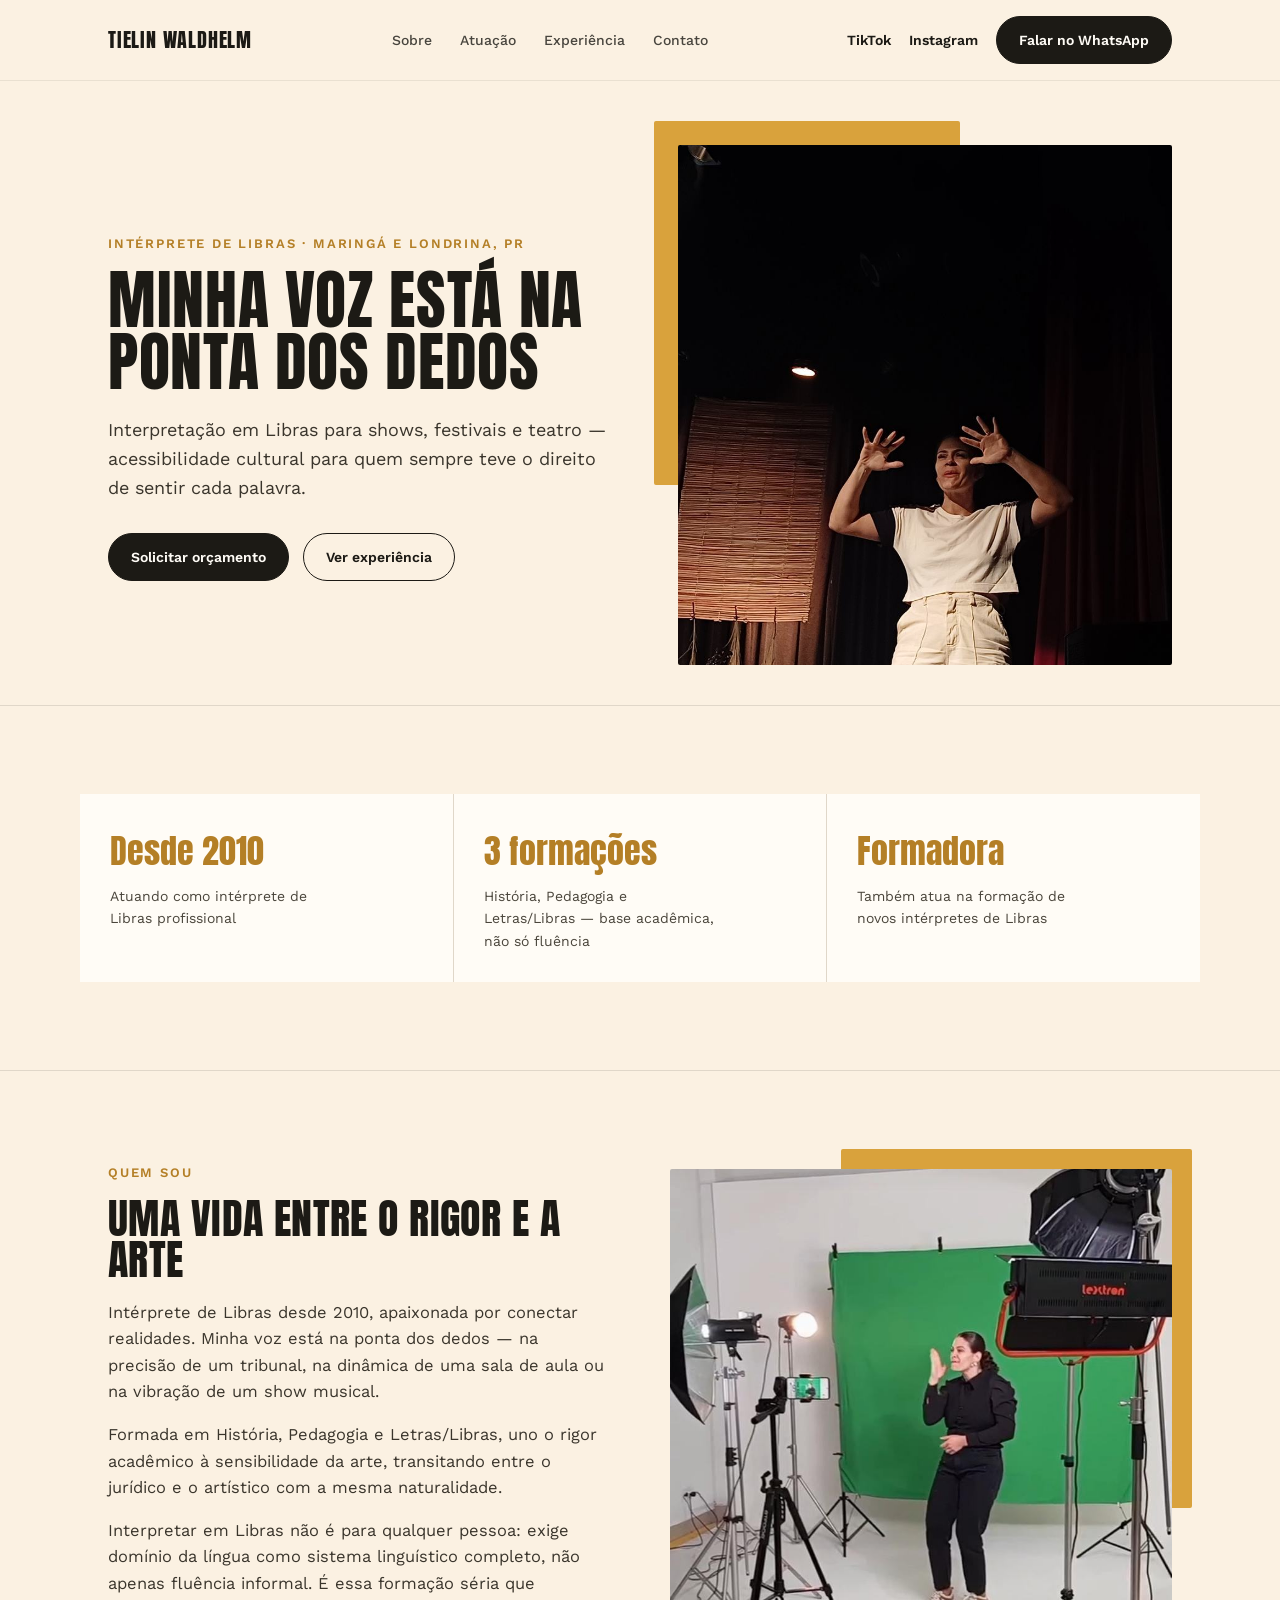
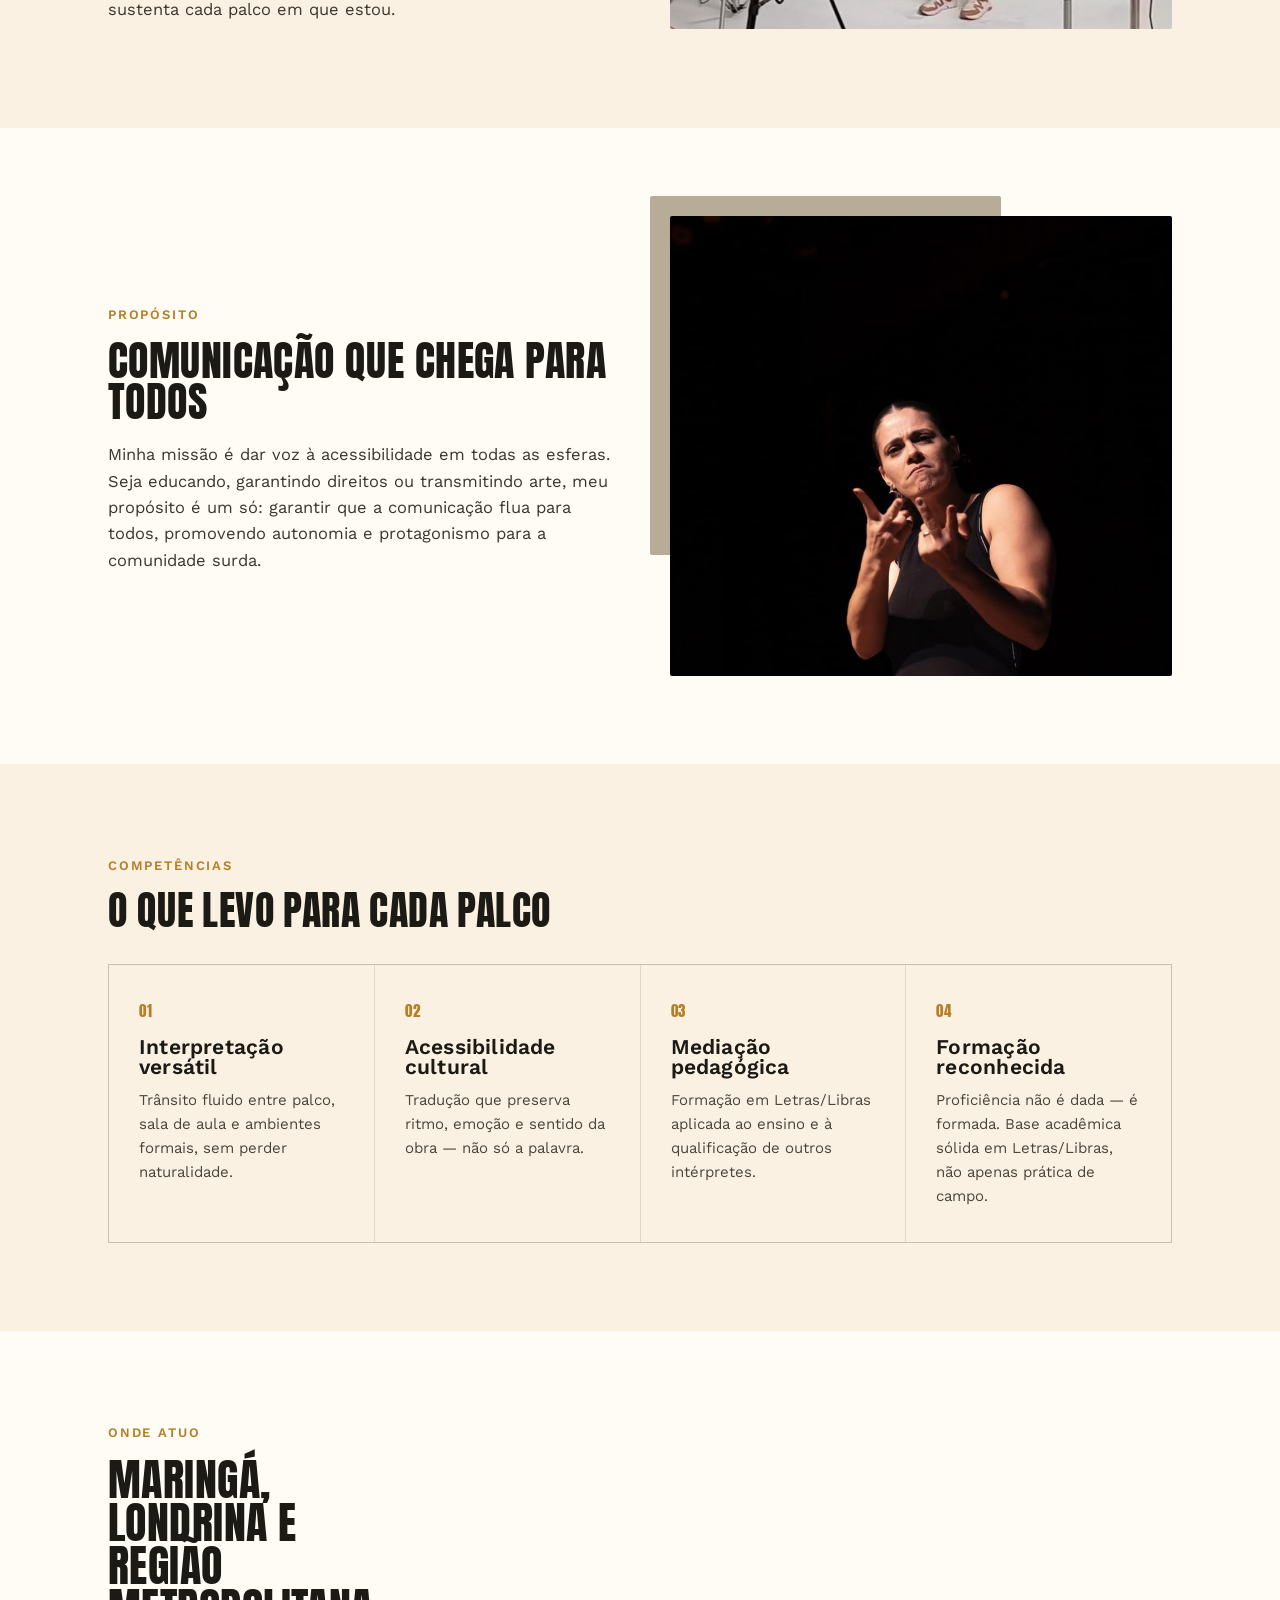
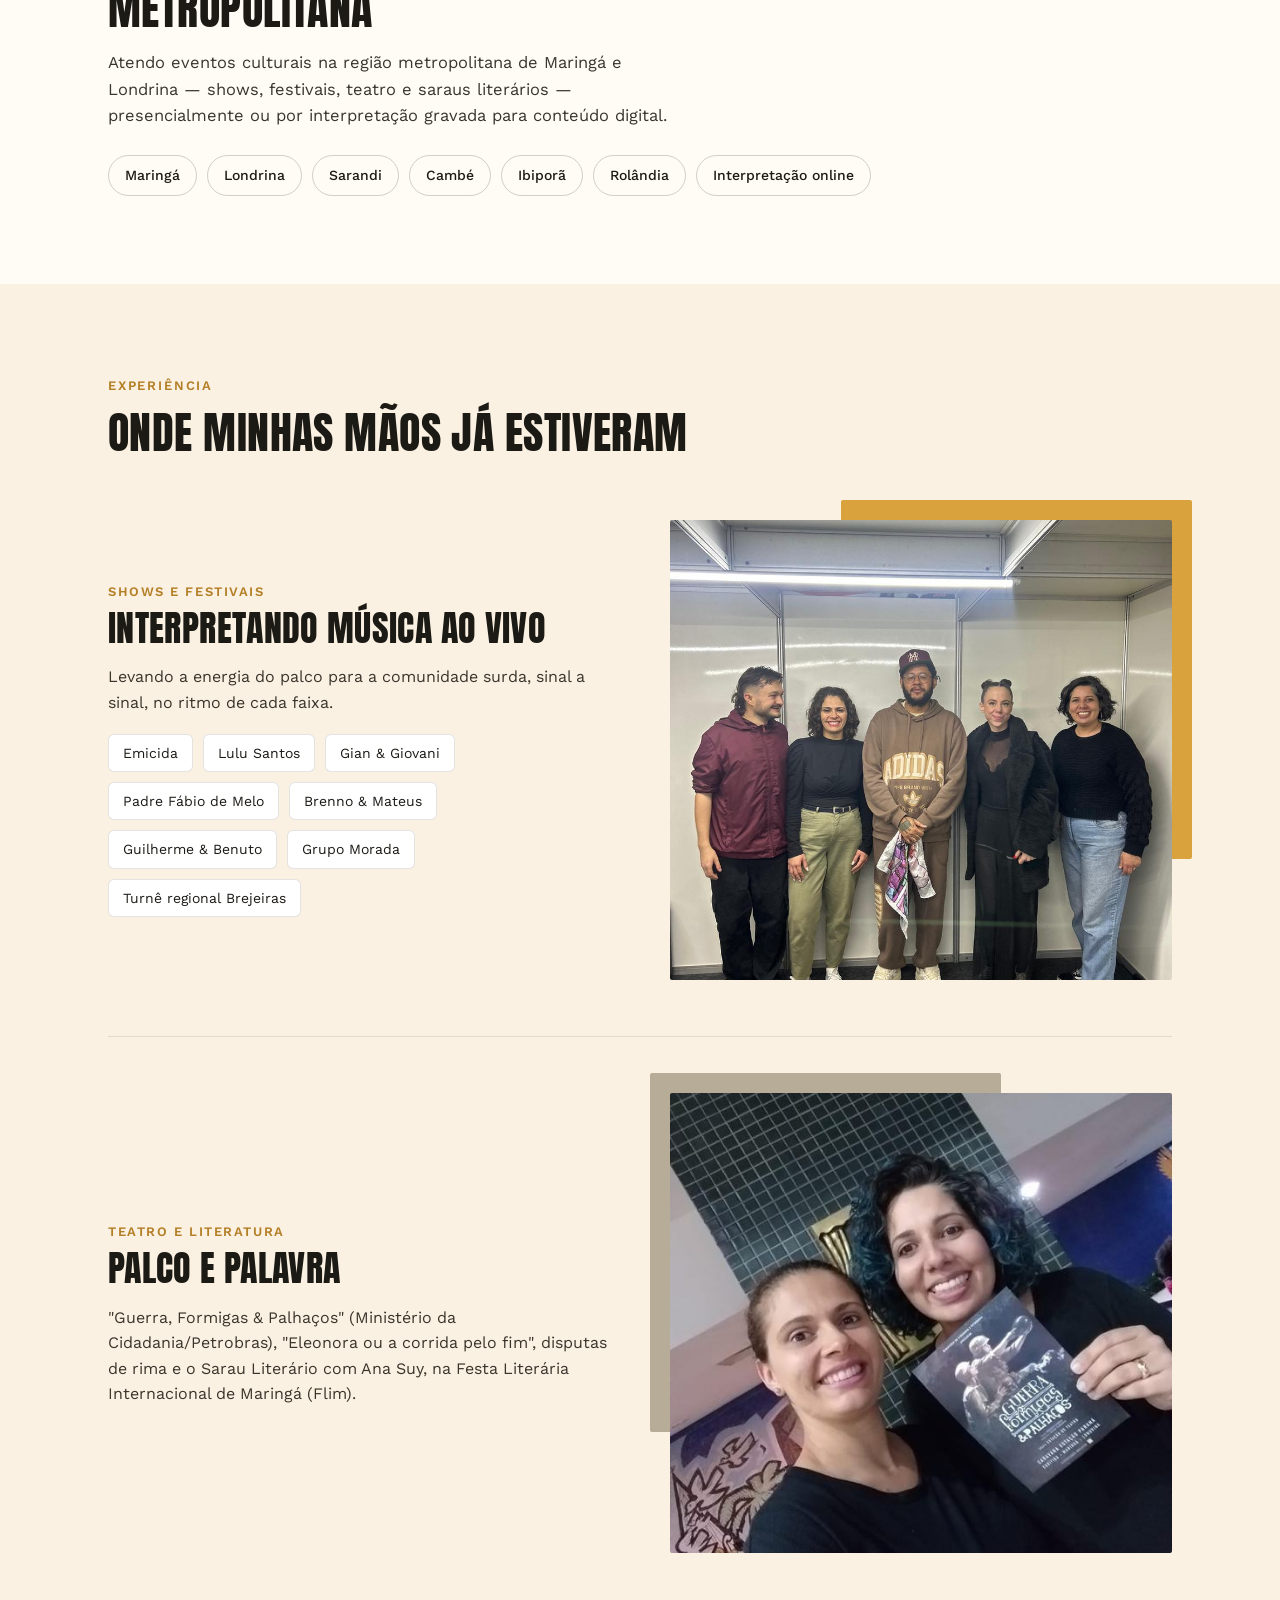
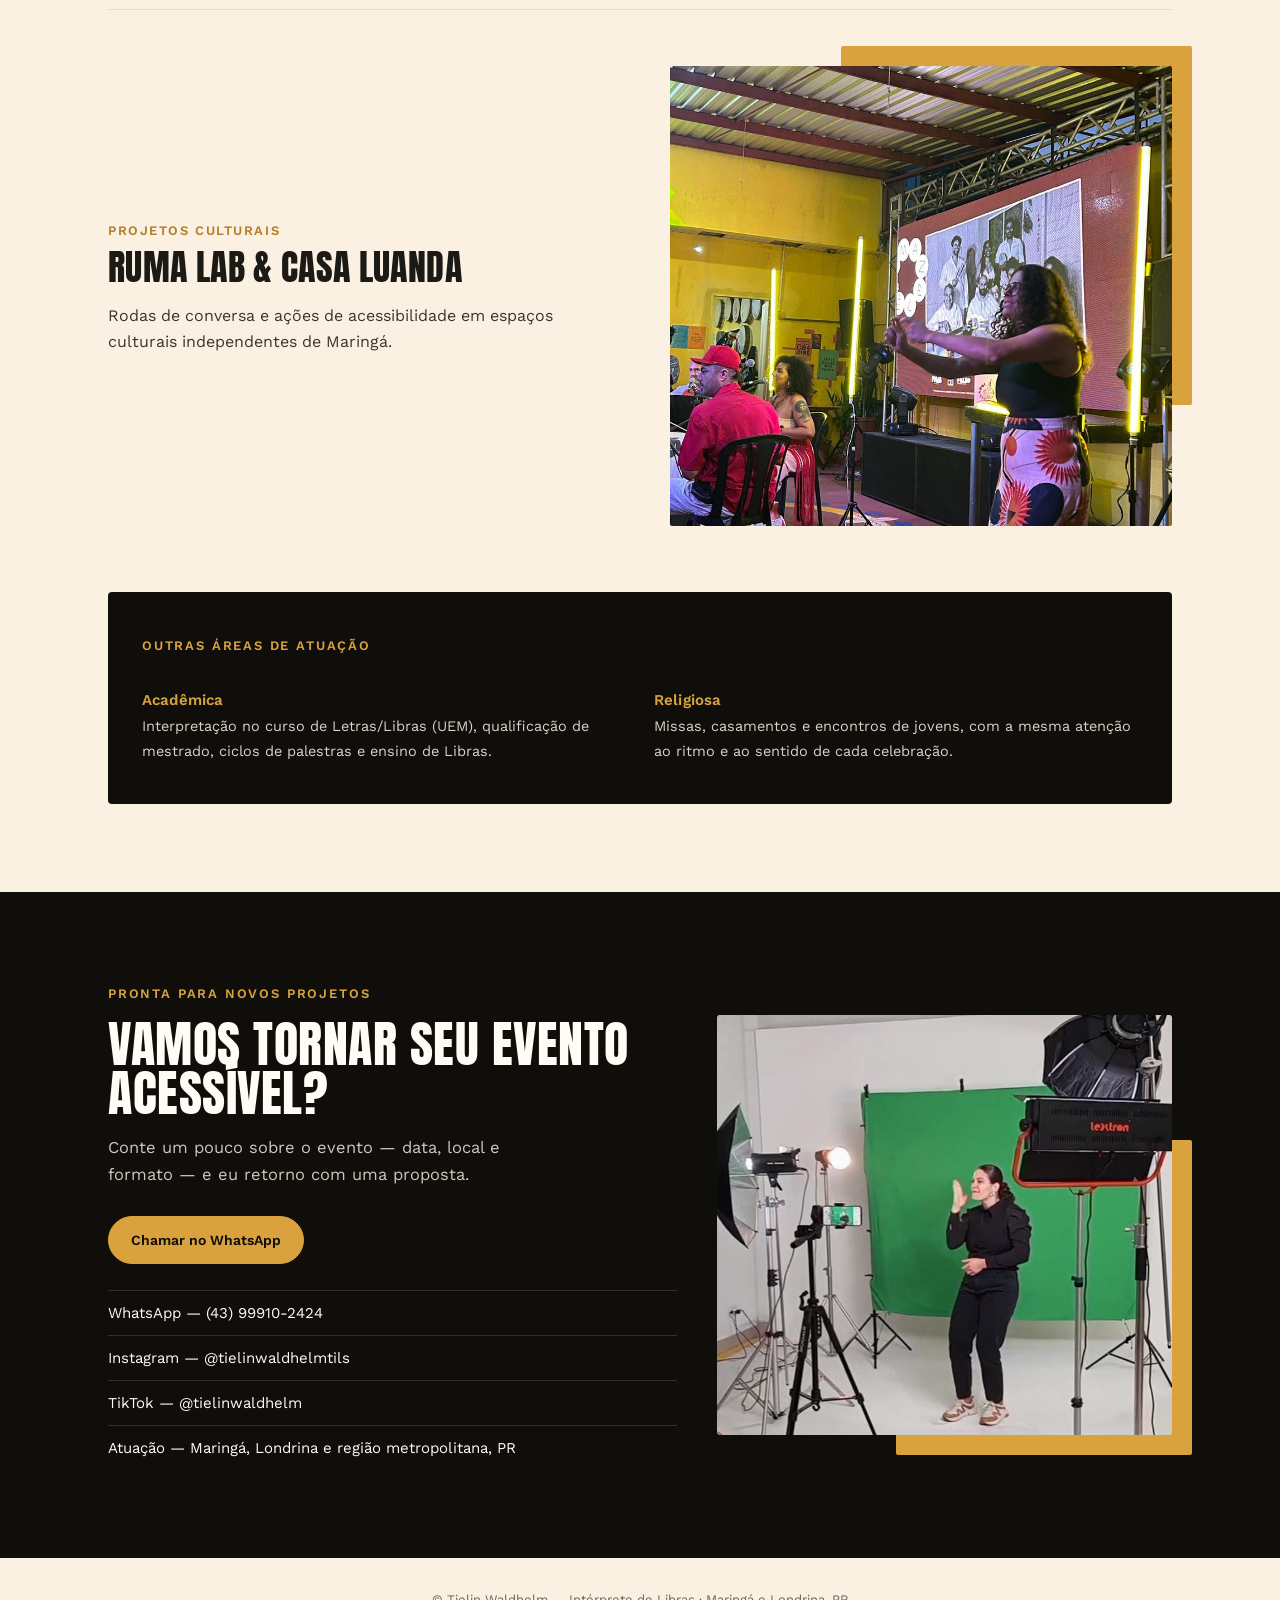
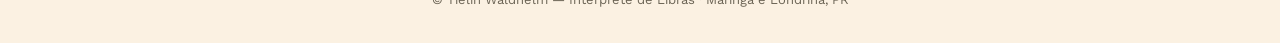
==== index.html @ 2f28a19e "Update index.html" ====
<!DOCTYPE html>
<html lang="pt-BR">
<head>
<!-- Google tag (gtag.js) -->
<script async src="https://www.googletagmanager.com/gtag/js?id=G-5X71HFZ31S"></script>
<script>
  window.dataLayer = window.dataLayer || [];
  function gtag(){dataLayer.push(arguments);}
  gtag('js', new Date());
  gtag('config', 'G-5X71HFZ31S');
</script>
<meta charset="UTF-8">
<meta name="viewport" content="width=device-width, initial-scale=1.0">
<link rel="icon" type="image/png" href="[data-uri]">
<title>Intérprete de Libras em Maringá e Londrina | Tielin Waldhelm</title>
<meta name="description" content="Tielin Waldhelm, intérprete de Libras para eventos culturais em Maringá e Londrina (PR): shows, festivais, teatro e saraus literários. Atendimento presencial ou online. Solicite orçamento.">
<meta name="keywords" content="intérprete de libras Maringá, intérprete de libras Londrina, intérprete de libras para eventos, intérprete de libras para shows, intérprete de libras para festivais, intérprete de libras online, libras eventos culturais Maringá, libras eventos culturais Londrina, intérprete de libras para teatro, contratar intérprete de libras">
<meta name="robots" content="index, follow">
<meta name="author" content="Tielin Waldhelm">
<link rel="canonical" href="https://jenniferwaldhelm.github.io/tielinwaldhelm/">

<meta property="og:type" content="profile">
<meta property="og:title" content="Intérprete de Libras em Maringá e Londrina | Tielin Waldhelm">
<meta property="og:description" content="Interpretação em Libras para shows, festivais e teatro em Maringá, Londrina e região metropolitana (PR).">
<meta property="og:locale" content="pt_BR">
<meta property="og:url" content="https://jenniferwaldhelm.github.io/tielinwaldhelm/">
<meta property="og:site_name" content="Tielin Waldhelm — Intérprete de Libras">

<meta name="twitter:card" content="summary_large_image">
<meta name="twitter:title" content="Intérprete de Libras em Maringá e Londrina | Tielin Waldhelm">
<meta name="twitter:description" content="Interpretação em Libras para shows, festivais e teatro em Maringá, Londrina e região metropolitana (PR).">

<link rel="preconnect" href="https://fonts.googleapis.com">
<link rel="preconnect" href="https://fonts.gstatic.com" crossorigin>
<link href="https://fonts.googleapis.com/css2?family=Anton&family=Work+Sans:wght@400;500;600&display=swap" rel="stylesheet">

<script type="application/ld+json">
{
  "@context": "https://schema.org",
  "@type": "Person",
  "name": "Tielin Waldhelm",
  "jobTitle": "Intérprete de Libras",
  "description": "Intérprete de Libras especializada em eventos culturais — shows, festivais, teatro e saraus literários — em Maringá, Londrina e região metropolitana (PR).",
  "areaServed": ["Maringá", "Londrina", "Sarandi", "Cambé", "Ibiporã", "Rolândia"],
  "knowsLanguage": ["pt-BR", "Libras"],
  "telephone": "+5543999102424",
  "sameAs": [
    "https://www.instagram.com/tielinwaldhelmtils",
    "https://www.tiktok.com/@tielinwaldhelm"
  ]
}
</script>
<style>
  :root{
    --cream:#FBF1E2;
    --cream-2:#FFFCF6;
    --mustard:#D9A23C;
    --mustard-dark:#B47F26;
    --taupe:#B7AC97;
    --ink:#1C1A15;
    --stage:#100E0B;
    --white:#FFFFFF;
    --maxw:1120px;
  }
  *{box-sizing:border-box;}
  html{scroll-behavior:smooth;}
  body{
    margin:0;
    background:var(--cream);
    color:var(--ink);
    font-family:'Work Sans', sans-serif;
    font-weight:400;
    line-height:1.6;
    -webkit-font-smoothing:antialiased;
  }
  h1,h2,h3,.disp{
    font-family:'Anton', sans-serif;
    font-weight:400;
    text-transform:uppercase;
    letter-spacing:0.01em;
    line-height:0.98;
    margin:0;
  }
  a{color:inherit;}
  img{max-width:100%;display:block;}
  .wrap{max-width:var(--maxw);margin:0 auto;padding:0 28px;}
  .eyebrow{
    font-size:13px;
    letter-spacing:0.14em;
    text-transform:uppercase;
    font-weight:600;
    color:var(--mustard-dark);
    margin-bottom:14px;
    display:inline-block;
  }

  /* NAV */
  header.nav{
    position:sticky;top:0;z-index:50;
    background:rgba(251,241,226,0.92);
    backdrop-filter:blur(6px);
    border-bottom:1px solid rgba(28,26,21,0.08);
  }
  .nav-inner{
    max-width:var(--maxw);margin:0 auto;padding:16px 28px;
    display:flex;align-items:center;justify-content:space-between;
  }
  .logo{font-family:'Anton',sans-serif;font-size:20px;letter-spacing:0.04em;}
  .navlinks{display:flex;gap:28px;font-size:14px;font-weight:500;list-style:none;margin:0;padding:0;}
  .navlinks a{text-decoration:none;opacity:0.8;transition:opacity .2s;}
  .navlinks a:hover{opacity:1;}
  .navlinks{display:none;}
  @media(min-width:820px){.navlinks{display:flex;}}
  .btn{
    display:inline-flex;align-items:center;gap:8px;
    background:var(--ink);color:var(--cream-2);
    padding:12px 22px;border-radius:100px;
    font-size:14px;font-weight:600;text-decoration:none;
    border:1px solid var(--ink);
    transition:background .2s, color .2s, transform .15s;
  }
  .btn:hover{background:var(--mustard-dark);border-color:var(--mustard-dark);transform:translateY(-1px);}
  .btn-outline{
    background:transparent;color:var(--ink);border:1px solid var(--ink);
  }
  .btn-outline:hover{background:var(--ink);color:var(--cream-2);}

  /* HERO */
  .hero{padding:64px 0 40px;}
  .hero-grid{display:grid;grid-template-columns:1fr;gap:40px;align-items:center;}
  @media(min-width:900px){.hero-grid{grid-template-columns:1.05fr 0.95fr;gap:24px;}}
  .hero h1{font-size:clamp(40px,6.4vw,64px);}
  .hero-sub{font-size:18px;max-width:46ch;margin:22px 0 30px;color:#3a352c;}
  .hero-ctas{display:flex;flex-wrap:wrap;gap:14px;}
  .hero-media{position:relative;}
  .hero-block{
    position:absolute;background:var(--mustard);
    width:62%;height:70%;top:-24px;left:-24px;z-index:0;border-radius:2px;
  }
  .hero-photo{position:relative;z-index:1;border-radius:2px;overflow:hidden;}
  .hero-photo img{width:100%;height:520px;object-fit:cover;object-position:center 18%;}
  @media(max-width:899px){.hero-photo img{height:420px;}.hero-block{width:70%;height:80%;}}

  /* SECTION generic */
  section{padding:88px 0;}
  .split{display:grid;grid-template-columns:1fr;gap:44px;align-items:center;}
  @media(min-width:900px){.split{grid-template-columns:1fr 1fr;gap:60px;}}
  .split.rev .col-photo{order:2;}
  @media(max-width:899px){.split.rev .col-photo{order:0;}}
  .col-text h2{font-size:clamp(30px,4.2vw,42px);margin-bottom:20px;}
  .col-text p{font-size:16.5px;color:#3a352c;max-width:52ch;}
  .photo-wrap{position:relative;}
  .photo-block{position:absolute;background:var(--taupe);border-radius:2px;z-index:0;}
  .photo-wrap.mustard .photo-block{background:var(--mustard);}
  .photo-wrap .photo-block{width:70%;height:78%;top:-20px;right:-20px;}
  .split.rev .photo-wrap .photo-block{right:auto;left:-20px;}
  .photo-frame{position:relative;z-index:1;border-radius:2px;overflow:hidden;}
  .photo-frame img{width:100%;height:460px;object-fit:cover;}
  @media(max-width:600px){.photo-frame img{height:320px;}}

  .bg-cream2{background:var(--cream-2);}

  /* COMPETENCIAS */
  .comp-grid{display:grid;grid-template-columns:1fr;gap:1px;background:rgba(28,26,21,0.12);border:1px solid rgba(28,26,21,0.12);}
  @media(min-width:800px){.comp-grid{grid-template-columns:repeat(4,1fr);}}
  .stat-strip{border-top:1px solid rgba(28,26,21,0.12);border-bottom:1px solid rgba(28,26,21,0.12);}
  .stat-grid{display:grid;grid-template-columns:1fr;gap:1px;background:rgba(28,26,21,0.12);}
  @media(min-width:700px){.stat-grid{grid-template-columns:repeat(3,1fr);}}
  .stat-card{background:var(--cream-2);padding:30px 30px;}
  .stat-num{font-family:'Anton',sans-serif;font-size:34px;color:var(--mustard-dark);}
  .stat-label{font-size:14px;color:#4a453b;margin-top:6px;max-width:26ch;}
  .comp-card{background:var(--cream);padding:34px 30px;}
  .comp-num{font-family:'Anton',sans-serif;font-size:15px;color:var(--mustard-dark);margin-bottom:14px;letter-spacing:0.05em;}
  .comp-card h3{font-size:21px;text-transform:none;font-family:'Work Sans',sans-serif;font-weight:600;margin-bottom:10px;}
  .comp-card p{font-size:15px;color:#4a453b;margin:0;}

  /* ATUACAO */
  .tagrow{display:flex;flex-wrap:wrap;gap:10px;margin-top:26px;}
  .tag{
    border:1px solid rgba(28,26,21,0.2);
    padding:8px 16px;border-radius:100px;font-size:14px;font-weight:500;
  }

  /* EXPERIENCIA */
  .exp-block{padding:56px 0;border-top:1px solid rgba(28,26,21,0.1);}
  .exp-block:first-of-type{border-top:none;}
  .exp-label{font-size:13px;letter-spacing:0.12em;text-transform:uppercase;font-weight:600;color:var(--mustard-dark);}
  .exp-title{font-size:clamp(26px,3.4vw,36px);margin:8px 0 18px;}
  .artist-list{display:flex;flex-wrap:wrap;gap:10px;margin-top:18px;}
  .artist-list span{
    background:var(--white);border:1px solid rgba(28,26,21,0.12);
    padding:7px 14px;border-radius:6px;font-size:14px;
  }
  .exp-text{font-size:16px;color:#3a352c;max-width:62ch;}

  .other-areas{
    margin-top:10px;padding:40px 34px;background:var(--stage);color:var(--cream-2);
    border-radius:4px;
  }
  .other-areas h3{font-family:'Work Sans',sans-serif;text-transform:none;font-weight:600;font-size:15px;color:var(--mustard);margin-bottom:8px;}
  .other-grid{display:grid;grid-template-columns:1fr;gap:28px;margin-top:22px;}
  @media(min-width:700px){.other-grid{grid-template-columns:1fr 1fr;}}
  .other-grid p{font-size:14.5px;color:#d8d3c6;margin:0;line-height:1.7;}

  /* CONTATO */
  .cta-final{background:var(--stage);color:var(--cream-2);}
  .cta-grid{display:grid;grid-template-columns:1fr;gap:40px;align-items:center;}
  @media(min-width:900px){.cta-grid{grid-template-columns:1fr 0.8fr;}}
  .cta-final h2{font-size:clamp(30px,5vw,50px);color:var(--cream-2);}
  .cta-final .eyebrow{color:var(--mustard);}
  .cta-final p{color:#cfc9bb;font-size:16.5px;max-width:44ch;margin:18px 0 28px;}
  .contact-list{list-style:none;margin:26px 0 0;padding:0;font-size:15px;}
  .contact-list li{padding:10px 0;border-top:1px solid rgba(255,255,255,0.14);}
  .contact-list a{text-decoration:none;}
  .cta-photo{position:relative;}
  .cta-photo .photo-block{position:absolute;background:var(--mustard);width:65%;height:75%;bottom:-20px;right:-20px;z-index:0;border-radius:2px;}
  .cta-photo .photo-frame{position:relative;z-index:1;}
  .cta-photo img{width:100%;height:420px;object-fit:cover;border-radius:2px;}

  footer{padding:32px 0;font-size:13px;color:#6b6455;text-align:center;}

  .reveal{opacity:0;transform:translateY(18px);transition:opacity .7s ease, transform .7s ease;}
  .reveal.show{opacity:1;transform:translateY(0);}
  @media (prefers-reduced-motion: reduce){
    .reveal{opacity:1;transform:none;transition:none;}
    html{scroll-behavior:auto;}
  }
</style>
</head>
<body>

<header class="nav">
  <div class="nav-inner">
    <div class="logo">TIELIN WALDHELM</div>
    <ul class="navlinks">
      <li><a href="#sobre">Sobre</a></li>
      <li><a href="#atuacao">Atuação</a></li>
      <li><a href="#experiencia">Experiência</a></li>
      <li><a href="#contato">Contato</a></li>
    </ul>
    <div style="display:flex;align-items:center;gap:18px;">
      <a href="https://www.tiktok.com/@tielinwaldhelm" target="_blank" rel="noopener" style="font-size:14px;font-weight:600;text-decoration:none;display:none;" class="social-link">TikTok</a>
      <a href="https://www.instagram.com/tielinwaldhelmtils" target="_blank" rel="noopener" style="font-size:14px;font-weight:600;text-decoration:none;display:none;" class="social-link">Instagram</a>
      <a class="btn" href="https://wa.me/5543999102424" target="_blank" rel="noopener">Falar no WhatsApp</a>
    </div>
  </div>
</header>
<style>@media(min-width:640px){.social-link{display:inline-block !important;}}</style>

<main>
  <section class="hero">
    <div class="wrap hero-grid">
      <div>
        <span class="eyebrow">Intérprete de Libras · Maringá e Londrina, PR</span>
        <h1>Minha voz está&nbsp;na ponta&nbsp;dos&nbsp;dedos</h1>
        <p class="hero-sub">Interpretação em Libras para shows, festivais e teatro — acessibilidade cultural para quem sempre teve o direito de sentir cada palavra.</p>
        <div class="hero-ctas">
          <a class="btn" href="https://wa.me/5543999102424" target="_blank" rel="noopener">Solicitar orçamento</a>
          <a class="btn btn-outline" href="#experiencia">Ver experiência</a>
        </div>
      </div>
      <div class="hero-media">
        <div class="hero-block"></div>
        <div class="hero-photo"><img src="[data-uri]" alt="Tielin Waldhelm interpretando em Libras durante um show"></div>
      </div>
    </div>
  </section>

  <section class="stat-strip">
    <div class="wrap reveal" style="padding:0;">
      <div class="stat-grid">
        <div class="stat-card">
          <div class="stat-num">Desde 2010</div>
          <div class="stat-label">Atuando como intérprete de Libras profissional</div>
        </div>
        <div class="stat-card">
          <div class="stat-num">3 formações</div>
          <div class="stat-label">História, Pedagogia e Letras/Libras — base acadêmica, não só fluência</div>
        </div>
        <div class="stat-card">
          <div class="stat-num">Formadora</div>
          <div class="stat-label">Também atua na formação de novos intérpretes de Libras</div>
        </div>
      </div>
    </div>
  </section>

  <section id="sobre">
    <div class="wrap split reveal">
      <div class="col-text">
        <span class="eyebrow">Quem sou</span>
        <h2>Uma vida entre o rigor e a arte</h2>
        <p>Intérprete de Libras desde 2010, apaixonada por conectar realidades. Minha voz está na ponta dos dedos — na precisão de um tribunal, na dinâmica de uma sala de aula ou na vibração de um show musical.</p>
        <p>Formada em História, Pedagogia e Letras/Libras, uno o rigor acadêmico à sensibilidade da arte, transitando entre o jurídico e o artístico com a mesma naturalidade.</p>
        <p>Interpretar em Libras não é para qualquer pessoa: exige domínio da língua como sistema linguístico completo, não apenas fluência informal. É essa formação séria que sustenta cada palco em que estou.</p>
      </div>
      <div class="col-photo photo-wrap mustard">
        <div class="photo-block"></div>
        <div class="photo-frame"><img src="[data-uri]" alt="Tielin Waldhelm em estúdio, interpretando em Libras"></div>
      </div>
    </div>
  </section>

  <section class="bg-cream2">
    <div class="wrap split rev reveal">
      <div class="col-text">
        <span class="eyebrow">Propósito</span>
        <h2>Comunicação que chega para todos</h2>
        <p>Minha missão é dar voz à acessibilidade em todas as esferas. Seja educando, garantindo direitos ou transmitindo arte, meu propósito é um só: garantir que a comunicação flua para todos, promovendo autonomia e protagonismo para a comunidade surda.</p>
      </div>
      <div class="col-photo photo-wrap">
        <div class="photo-block"></div>
        <div class="photo-frame"><img src="[data-uri]" alt="Tielin Waldhelm interpretando em Libras em ambiente teatral"></div>
      </div>
    </div>
  </section>

  <section>
    <div class="wrap reveal">
      <span class="eyebrow">Competências</span>
      <h2 style="font-size:clamp(28px,4vw,40px);margin-bottom:34px;">O que levo para cada palco</h2>
    </div>
    <div class="wrap">
      <div class="comp-grid">
        <div class="comp-card">
          <div class="comp-num">01</div>
          <h3>Interpretação versátil</h3>
          <p>Trânsito fluido entre palco, sala de aula e ambientes formais, sem perder naturalidade.</p>
        </div>
        <div class="comp-card">
          <div class="comp-num">02</div>
          <h3>Acessibilidade cultural</h3>
          <p>Tradução que preserva ritmo, emoção e sentido da obra — não só a palavra.</p>
        </div>
        <div class="comp-card">
          <div class="comp-num">03</div>
          <h3>Mediação pedagógica</h3>
          <p>Formação em Letras/Libras aplicada ao ensino e à qualificação de outros intérpretes.</p>
        </div>
        <div class="comp-card">
          <div class="comp-num">04</div>
          <h3>Formação reconhecida</h3>
          <p>Proficiência não é dada — é formada. Base acadêmica sólida em Letras/Libras, não apenas prática de campo.</p>
        </div>
      </div>
    </div>
  </section>

  <section id="atuacao" class="bg-cream2">
    <div class="wrap reveal">
      <span class="eyebrow">Onde atuo</span>
      <h2 style="font-size:clamp(28px,4.6vw,44px);max-width:14ch;">Maringá, Londrina e região metropolitana</h2>
      <p style="font-size:16.5px;max-width:56ch;margin-top:20px;color:#3a352c;">Atendo eventos culturais na região metropolitana de Maringá e Londrina — shows, festivais, teatro e saraus literários — presencialmente ou por interpretação gravada para conteúdo digital.</p>
      <div class="tagrow">
        <span class="tag">Maringá</span>
        <span class="tag">Londrina</span>
        <span class="tag">Sarandi</span>
        <span class="tag">Cambé</span>
        <span class="tag">Ibiporã</span>
        <span class="tag">Rolândia</span>
        <span class="tag">Interpretação online</span>
      </div>
    </div>
  </section>

  <section id="experiencia">
    <div class="wrap">
      <span class="eyebrow">Experiência</span>
      <h2 style="font-size:clamp(28px,4.6vw,44px);margin-bottom:10px;">Onde minhas mãos já estiveram</h2>

      <div class="exp-block reveal">
        <div class="split">
          <div>
            <div class="exp-label">Shows e festivais</div>
            <h3 class="exp-title">Interpretando música ao vivo</h3>
            <p class="exp-text">Levando a energia do palco para a comunidade surda, sinal a sinal, no ritmo de cada faixa.</p>
            <div class="artist-list">
              <span>Emicida</span><span>Lulu Santos</span><span>Gian &amp; Giovani</span>
              <span>Padre Fábio de Melo</span><span>Brenno &amp; Mateus</span>
              <span>Guilherme &amp; Benuto</span><span>Grupo Morada</span><span>Turnê regional Brejeiras</span>
            </div>
          </div>
          <div class="col-photo photo-wrap mustard">
            <div class="photo-block"></div>
            <div class="photo-frame"><img src="[data-uri]" alt="Tielin Waldhelm interpretando show musical em Libras"></div>
          </div>
        </div>
      </div>

      <div class="exp-block reveal">
        <div class="split rev">
          <div>
            <div class="exp-label">Teatro e literatura</div>
            <h3 class="exp-title">Palco e palavra</h3>
            <p class="exp-text">"Guerra, Formigas &amp; Palhaços" (Ministério da Cidadania/Petrobras), "Eleonora ou a corrida pelo fim", disputas de rima e o Sarau Literário com Ana Suy, na Festa Literária Internacional de Maringá (Flim).</p>
          </div>
          <div class="col-photo photo-wrap">
            <div class="photo-block"></div>
            <div class="photo-frame"><img src="[data-uri]" alt="Tielin Waldhelm interpretando peça de teatro em Libras"></div>
          </div>
        </div>
      </div>

      <div class="exp-block reveal">
        <div class="split">
          <div>
            <div class="exp-label">Projetos culturais</div>
            <h3 class="exp-title">Ruma Lab &amp; Casa Luanda</h3>
            <p class="exp-text">Rodas de conversa e ações de acessibilidade em espaços culturais independentes de Maringá.</p>
          </div>
          <div class="col-photo photo-wrap mustard">
            <div class="photo-block"></div>
            <div class="photo-frame"><img src="[data-uri]" alt="Tielin Waldhelm em projeto cultural, roda de conversa Ruma Lab"></div>
          </div>
        </div>
      </div>

      <div class="other-areas reveal">
        <span class="eyebrow" style="color:var(--mustard);">Outras áreas de atuação</span>
        <div class="other-grid">
          <div>
            <h3>Acadêmica</h3>
            <p>Interpretação no curso de Letras/Libras (UEM), qualificação de mestrado, ciclos de palestras e ensino de Libras.</p>
          </div>
          <div>
            <h3>Religiosa</h3>
            <p>Missas, casamentos e encontros de jovens, com a mesma atenção ao ritmo e ao sentido de cada celebração.</p>
          </div>
        </div>
      </div>

    </div>
  </section>

  <section id="contato" class="cta-final">
    <div class="wrap cta-grid">
      <div>
        <span class="eyebrow">Pronta para novos projetos</span>
        <h2>Vamos tornar seu evento acessível?</h2>
        <p>Conte um pouco sobre o evento — data, local e formato — e eu retorno com uma proposta.</p>
        <a class="btn" style="background:var(--mustard);border-color:var(--mustard);color:var(--stage);" href="https://wa.me/5543999102424" target="_blank" rel="noopener">Chamar no WhatsApp</a>
        <ul class="contact-list">
          <li>WhatsApp — <a href="https://wa.me/5543999102424" target="_blank" rel="noopener">(43) 99910-2424</a></li>
          <li>Instagram — <a href="https://www.instagram.com/tielinwaldhelmtils" target="_blank" rel="noopener">@tielinwaldhelmtils</a></li>
          <li>TikTok — <a href="https://www.tiktok.com/@tielinwaldhelm" target="_blank" rel="noopener">@tielinwaldhelm</a></li>
          <li>Atuação — Maringá, Londrina e região metropolitana, PR</li>
        </ul>
      </div>
      <div class="cta-photo">
        <div class="photo-block"></div>
        <div class="photo-frame"><img src="[data-uri]" alt="Tielin Waldhelm pronta para novos projetos de interpretação em Libras"></div>
      </div>
    </div>
  </section>
</main>

<footer>
  © Tielin Waldhelm — Intérprete de Libras · Maringá e Londrina, PR
</footer>

<script>
  const els = document.querySelectorAll('.reveal');
  if('IntersectionObserver' in window){
    const io = new IntersectionObserver((entries)=>{
      entries.forEach(e=>{ if(e.isIntersecting){ e.target.classList.add('show'); io.unobserve(e.target); } });
    },{threshold:0.12});
    els.forEach(el=>io.observe(el));
  } else {
    els.forEach(el=>el.classList.add('show'));
  }
</script>
</body>
</html>
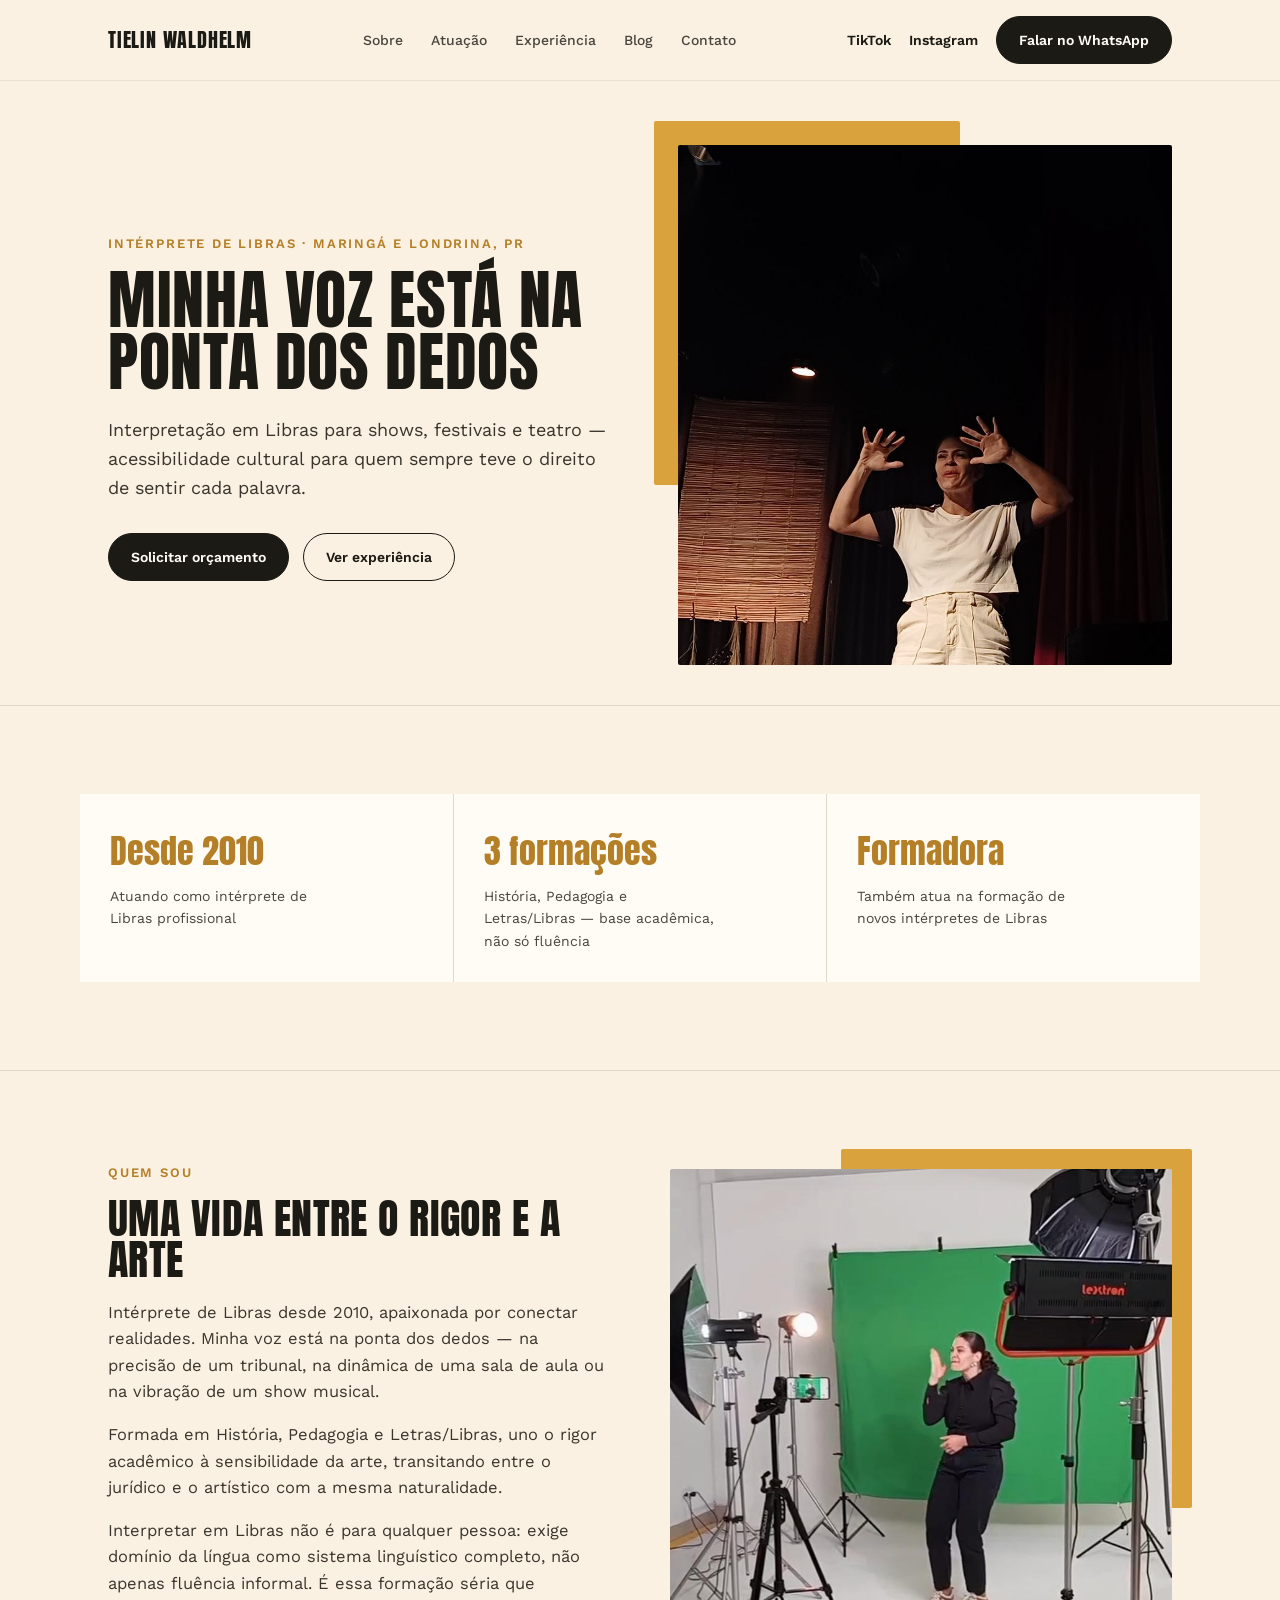
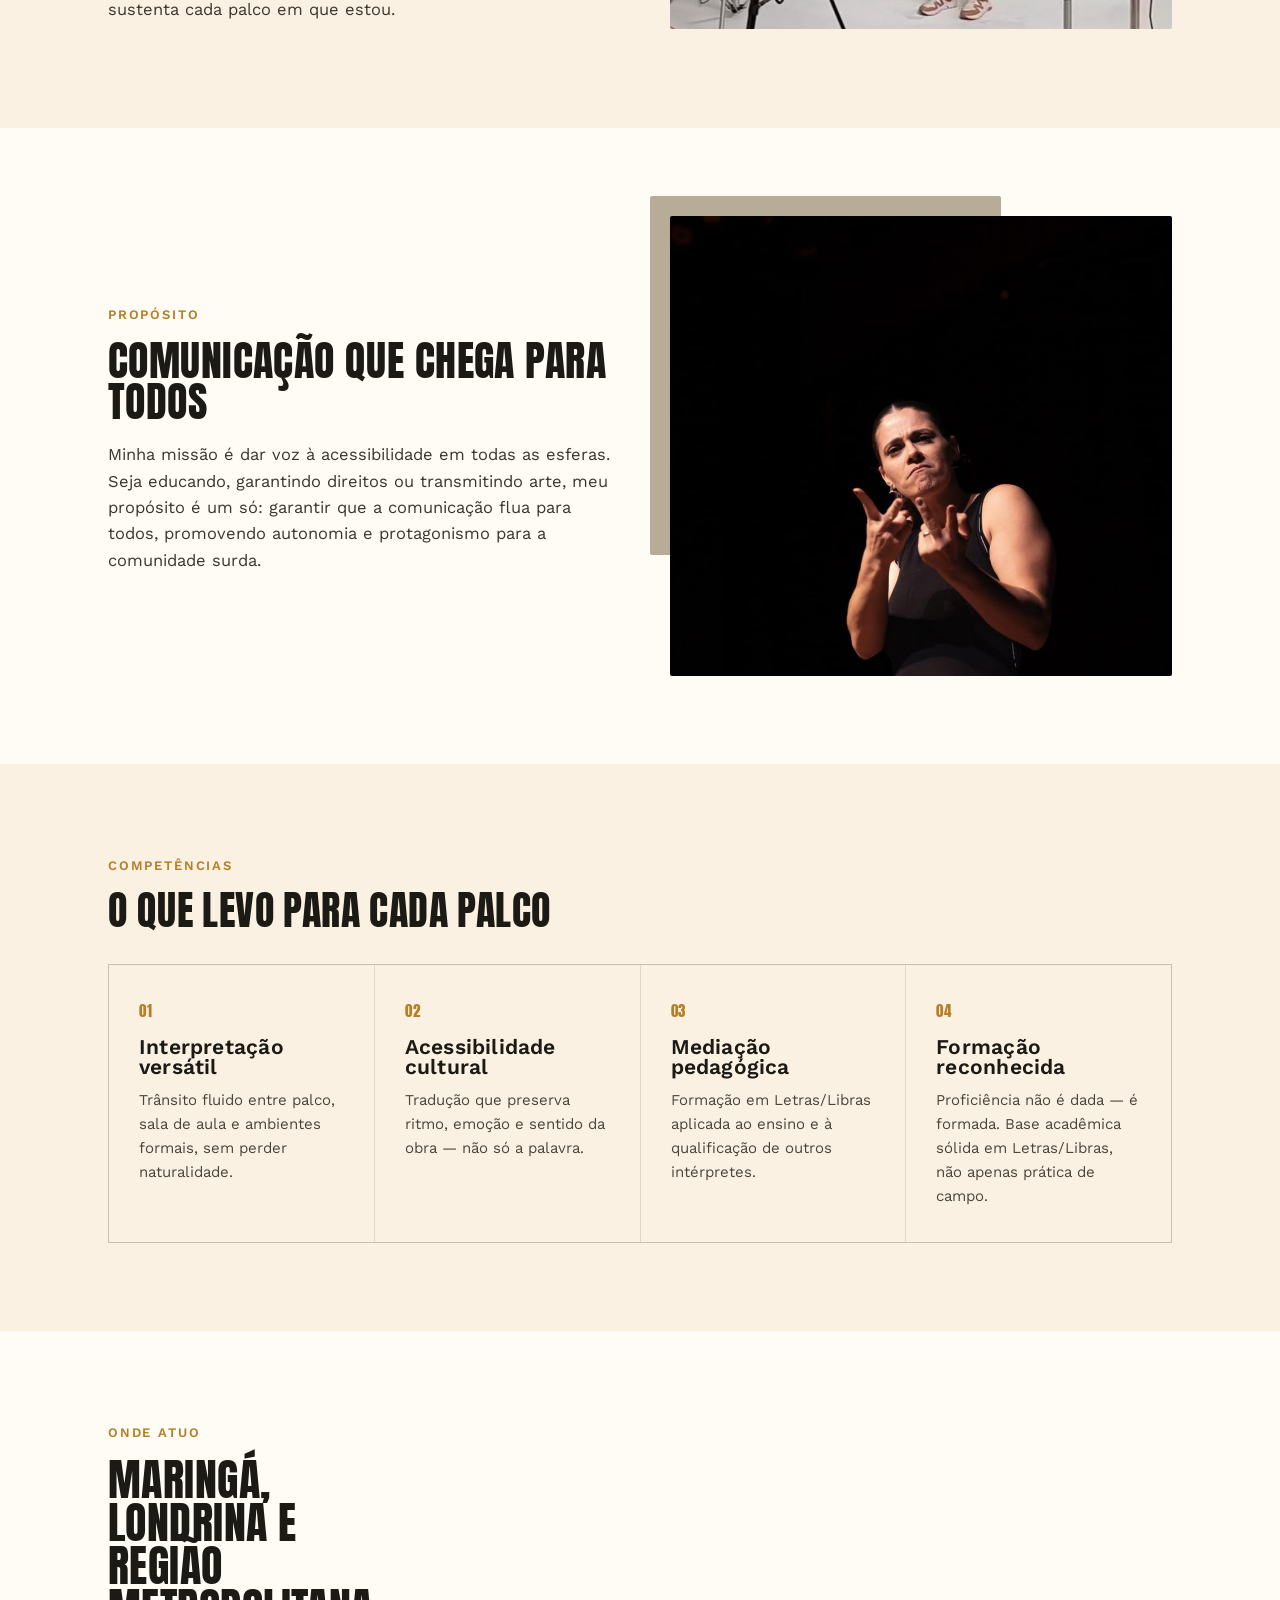
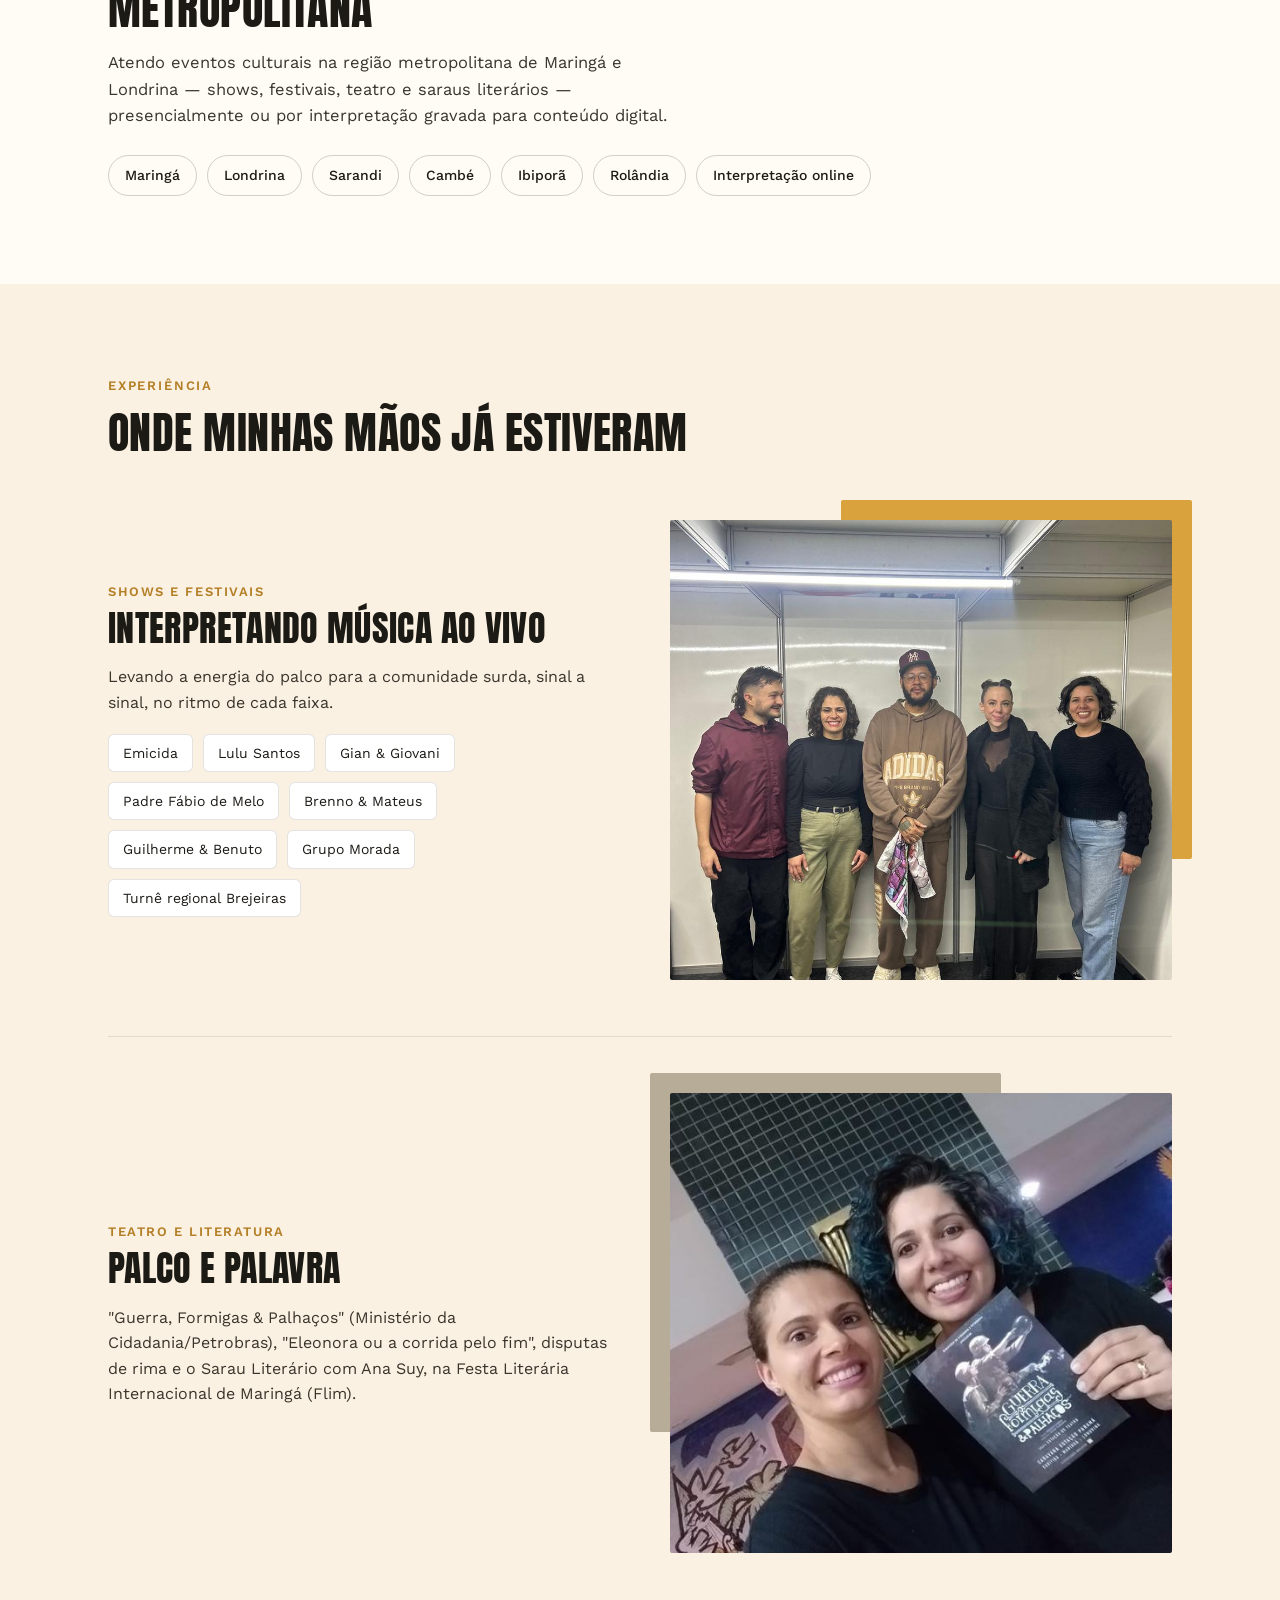
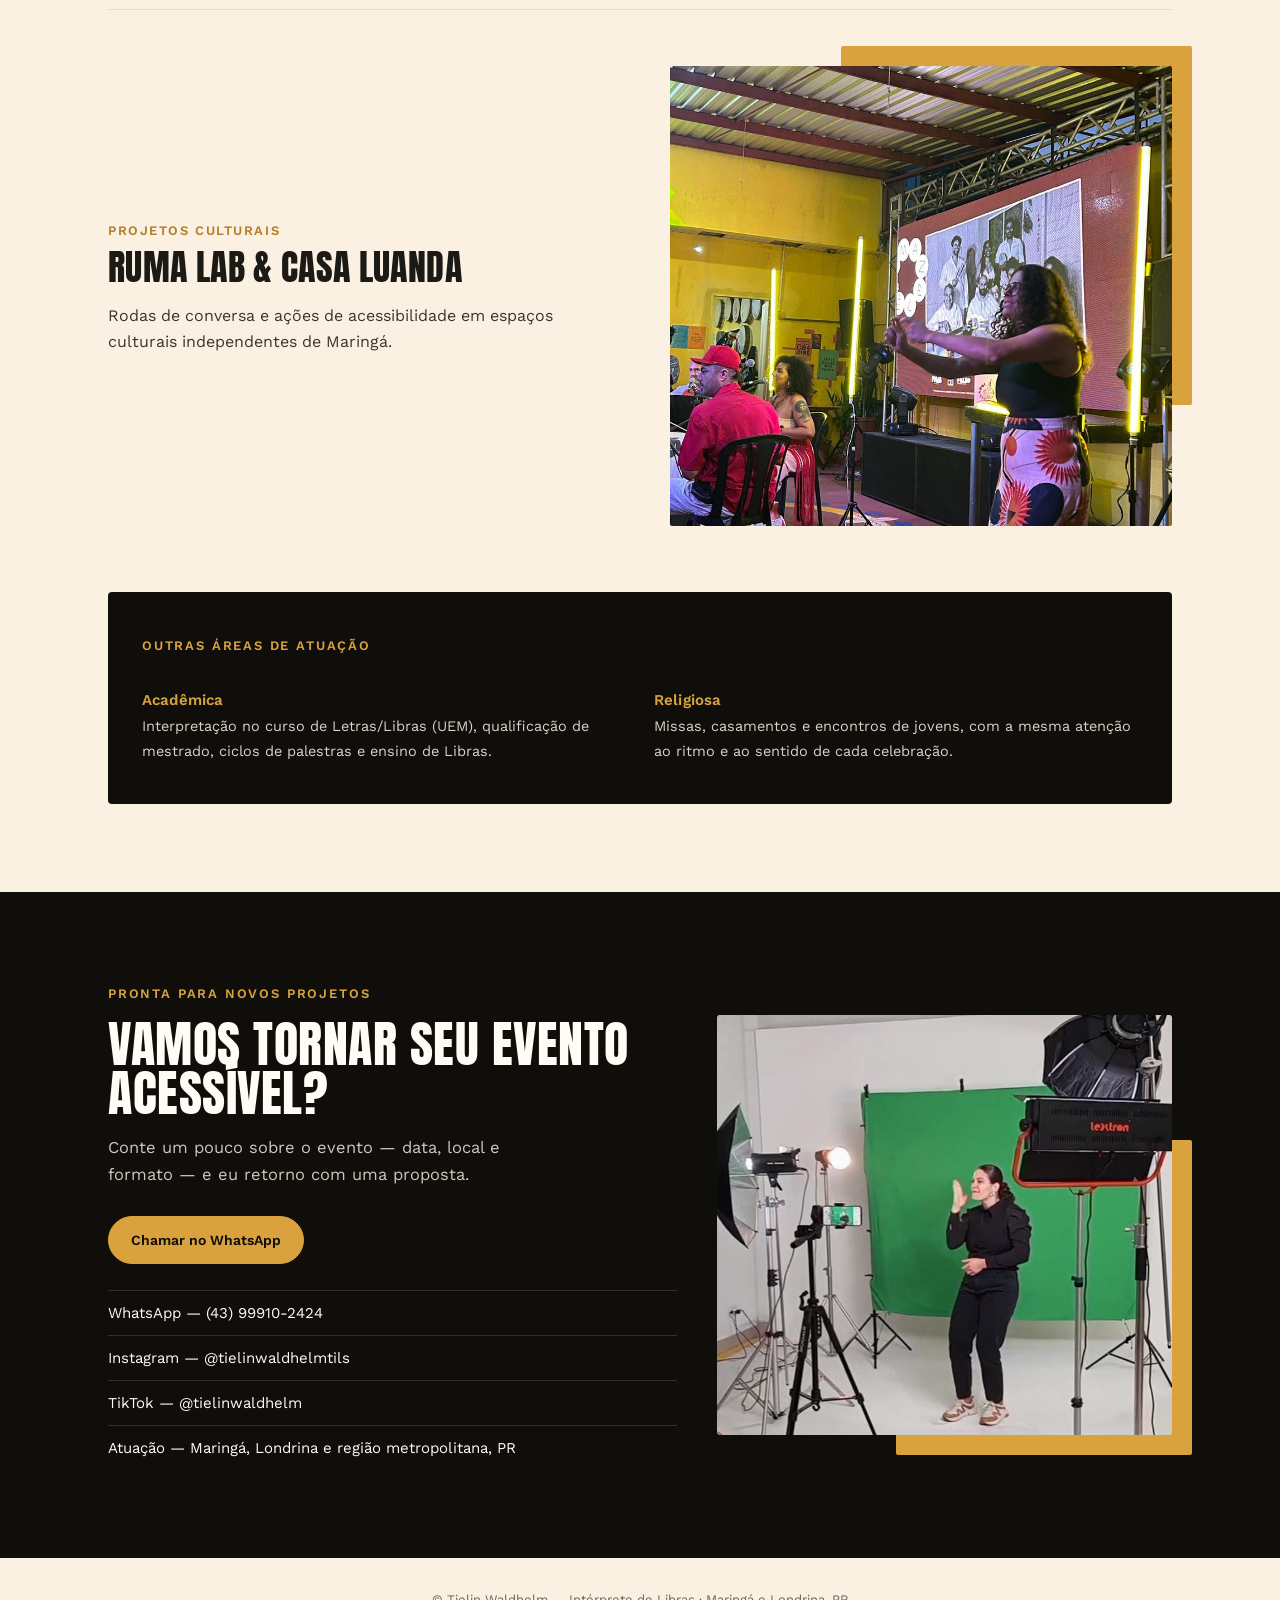
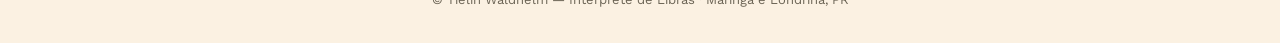
==== commit d3c9b730: "Add files via upload" ====
--- a/index.html
+++ b/index.html
@@ -17,13 +17,13 @@
 <meta name="keywords" content="intérprete de libras Maringá, intérprete de libras Londrina, intérprete de libras para eventos, intérprete de libras para shows, intérprete de libras para festivais, intérprete de libras online, libras eventos culturais Maringá, libras eventos culturais Londrina, intérprete de libras para teatro, contratar intérprete de libras">
 <meta name="robots" content="index, follow">
 <meta name="author" content="Tielin Waldhelm">
-<link rel="canonical" href="https://jenniferwaldhelm.github.io/tielinwaldhelm/">
+<link rel="canonical" href="https://tielinlibras.com.br/">
 
 <meta property="og:type" content="profile">
 <meta property="og:title" content="Intérprete de Libras em Maringá e Londrina | Tielin Waldhelm">
 <meta property="og:description" content="Interpretação em Libras para shows, festivais e teatro em Maringá, Londrina e região metropolitana (PR).">
 <meta property="og:locale" content="pt_BR">
-<meta property="og:url" content="https://jenniferwaldhelm.github.io/tielinwaldhelm/">
+<meta property="og:url" content="https://tielinlibras.com.br/">
 <meta property="og:site_name" content="Tielin Waldhelm — Intérprete de Libras">
 
 <meta name="twitter:card" content="summary_large_image">
@@ -236,6 +236,7 @@
       <li><a href="#sobre">Sobre</a></li>
       <li><a href="#atuacao">Atuação</a></li>
       <li><a href="#experiencia">Experiência</a></li>
+      <li><a href="blog/">Blog</a></li>
       <li><a href="#contato">Contato</a></li>
     </ul>
     <div style="display:flex;align-items:center;gap:18px;">
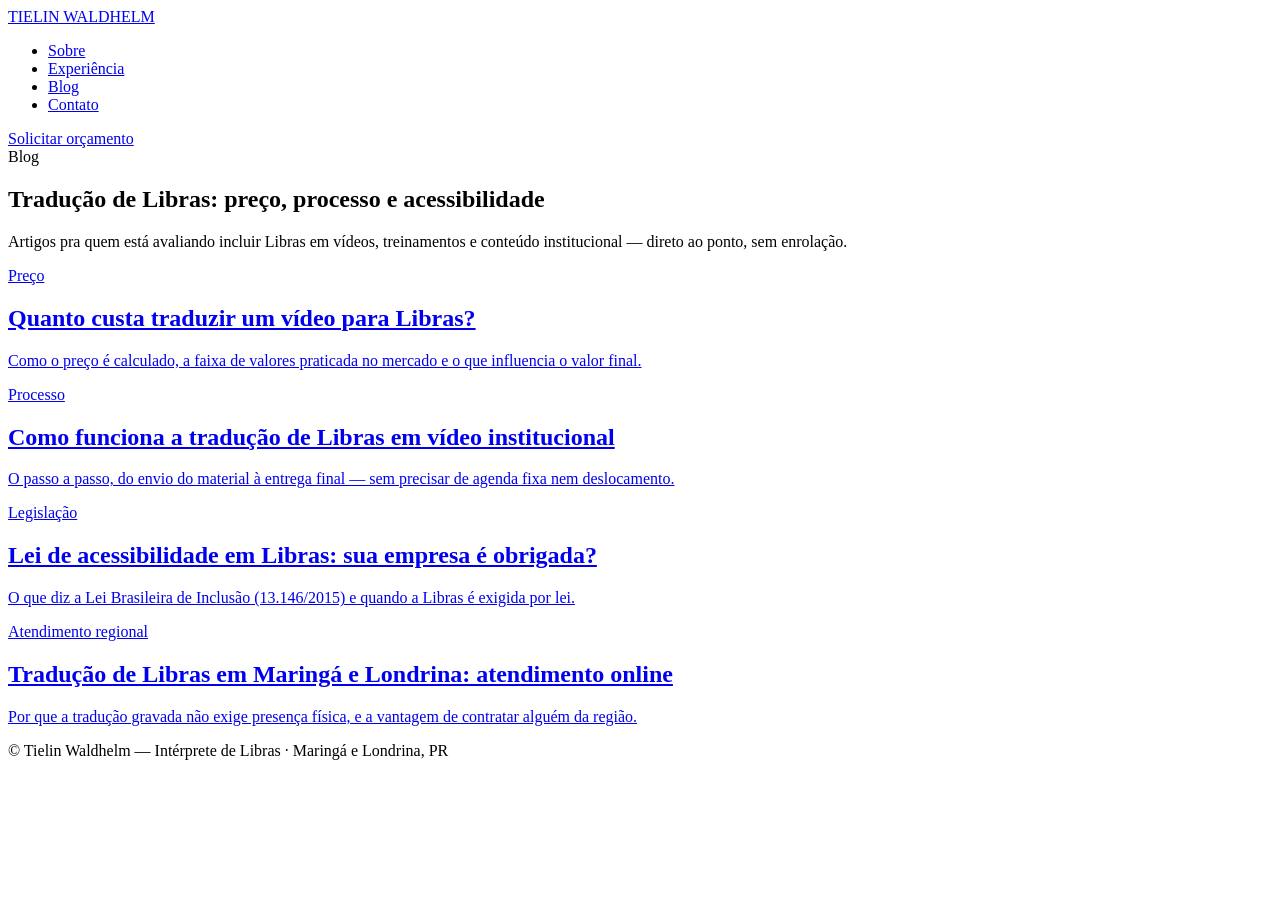
==== commit 632ca64a: "Add files via upload" ====
--- a/index.html
+++ b/index.html
@@ -1,455 +1,78 @@
 <!DOCTYPE html>
 <html lang="pt-BR">
 <head>
-<!-- Google tag (gtag.js) -->
-<script async src="https://www.googletagmanager.com/gtag/js?id=G-5X71HFZ31S"></script>
-<script>
-  window.dataLayer = window.dataLayer || [];
-  function gtag(){dataLayer.push(arguments);}
-  gtag('js', new Date());
-  gtag('config', 'G-5X71HFZ31S');
-</script>
 <meta charset="UTF-8">
 <meta name="viewport" content="width=device-width, initial-scale=1.0">
-<link rel="icon" type="image/png" href="[data-uri]">
-<title>Intérprete de Libras em Maringá e Londrina | Tielin Waldhelm</title>
-<meta name="description" content="Tielin Waldhelm, intérprete de Libras para eventos culturais em Maringá e Londrina (PR): shows, festivais, teatro e saraus literários. Atendimento presencial ou online. Solicite orçamento.">
-<meta name="keywords" content="intérprete de libras Maringá, intérprete de libras Londrina, intérprete de libras para eventos, intérprete de libras para shows, intérprete de libras para festivais, intérprete de libras online, libras eventos culturais Maringá, libras eventos culturais Londrina, intérprete de libras para teatro, contratar intérprete de libras">
+<title>Blog | Tradução e Interpretação de Libras — Tielin Waldhelm</title>
+<meta name="description" content="Artigos sobre tradução de vídeo em Libras: preço, funcionamento, legislação de acessibilidade e atendimento em Maringá e Londrina.">
 <meta name="robots" content="index, follow">
 <meta name="author" content="Tielin Waldhelm">
-<link rel="canonical" href="https://tielinlibras.com.br/">
+<link rel="canonical" href="https://tielinlibras.com.br/blog/">
 
-<meta property="og:type" content="profile">
-<meta property="og:title" content="Intérprete de Libras em Maringá e Londrina | Tielin Waldhelm">
-<meta property="og:description" content="Interpretação em Libras para shows, festivais e teatro em Maringá, Londrina e região metropolitana (PR).">
+<meta property="og:type" content="website">
+<meta property="og:title" content="Blog | Tradução e Interpretação de Libras — Tielin Waldhelm">
+<meta property="og:description" content="Artigos sobre tradução de vídeo em Libras: preço, funcionamento, legislação e atendimento em Maringá e Londrina.">
 <meta property="og:locale" content="pt_BR">
-<meta property="og:url" content="https://tielinlibras.com.br/">
+<meta property="og:url" content="https://tielinlibras.com.br/blog/">
 <meta property="og:site_name" content="Tielin Waldhelm — Intérprete de Libras">
-
-<meta name="twitter:card" content="summary_large_image">
-<meta name="twitter:title" content="Intérprete de Libras em Maringá e Londrina | Tielin Waldhelm">
-<meta name="twitter:description" content="Interpretação em Libras para shows, festivais e teatro em Maringá, Londrina e região metropolitana (PR).">
 
 <link rel="preconnect" href="https://fonts.googleapis.com">
 <link rel="preconnect" href="https://fonts.gstatic.com" crossorigin>
 <link href="https://fonts.googleapis.com/css2?family=Anton&family=Work+Sans:wght@400;500;600&display=swap" rel="stylesheet">
-
-<script type="application/ld+json">
-{
-  "@context": "https://schema.org",
-  "@type": "Person",
-  "name": "Tielin Waldhelm",
-  "jobTitle": "Intérprete de Libras",
-  "description": "Intérprete de Libras especializada em eventos culturais — shows, festivais, teatro e saraus literários — em Maringá, Londrina e região metropolitana (PR).",
-  "areaServed": ["Maringá", "Londrina", "Sarandi", "Cambé", "Ibiporã", "Rolândia"],
-  "knowsLanguage": ["pt-BR", "Libras"],
-  "telephone": "+5543999102424",
-  "sameAs": [
-    "https://www.instagram.com/tielinwaldhelmtils",
-    "https://www.tiktok.com/@tielinwaldhelm"
-  ]
-}
-</script>
-<style>
-  :root{
-    --cream:#FBF1E2;
-    --cream-2:#FFFCF6;
-    --mustard:#D9A23C;
-    --mustard-dark:#B47F26;
-    --taupe:#B7AC97;
-    --ink:#1C1A15;
-    --stage:#100E0B;
-    --white:#FFFFFF;
-    --maxw:1120px;
-  }
-  *{box-sizing:border-box;}
-  html{scroll-behavior:smooth;}
-  body{
-    margin:0;
-    background:var(--cream);
-    color:var(--ink);
-    font-family:'Work Sans', sans-serif;
-    font-weight:400;
-    line-height:1.6;
-    -webkit-font-smoothing:antialiased;
-  }
-  h1,h2,h3,.disp{
-    font-family:'Anton', sans-serif;
-    font-weight:400;
-    text-transform:uppercase;
-    letter-spacing:0.01em;
-    line-height:0.98;
-    margin:0;
-  }
-  a{color:inherit;}
-  img{max-width:100%;display:block;}
-  .wrap{max-width:var(--maxw);margin:0 auto;padding:0 28px;}
-  .eyebrow{
-    font-size:13px;
-    letter-spacing:0.14em;
-    text-transform:uppercase;
-    font-weight:600;
-    color:var(--mustard-dark);
-    margin-bottom:14px;
-    display:inline-block;
-  }
-
-  /* NAV */
-  header.nav{
-    position:sticky;top:0;z-index:50;
-    background:rgba(251,241,226,0.92);
-    backdrop-filter:blur(6px);
-    border-bottom:1px solid rgba(28,26,21,0.08);
-  }
-  .nav-inner{
-    max-width:var(--maxw);margin:0 auto;padding:16px 28px;
-    display:flex;align-items:center;justify-content:space-between;
-  }
-  .logo{font-family:'Anton',sans-serif;font-size:20px;letter-spacing:0.04em;}
-  .navlinks{display:flex;gap:28px;font-size:14px;font-weight:500;list-style:none;margin:0;padding:0;}
-  .navlinks a{text-decoration:none;opacity:0.8;transition:opacity .2s;}
-  .navlinks a:hover{opacity:1;}
-  .navlinks{display:none;}
-  @media(min-width:820px){.navlinks{display:flex;}}
-  .btn{
-    display:inline-flex;align-items:center;gap:8px;
-    background:var(--ink);color:var(--cream-2);
-    padding:12px 22px;border-radius:100px;
-    font-size:14px;font-weight:600;text-decoration:none;
-    border:1px solid var(--ink);
-    transition:background .2s, color .2s, transform .15s;
-  }
-  .btn:hover{background:var(--mustard-dark);border-color:var(--mustard-dark);transform:translateY(-1px);}
-  .btn-outline{
-    background:transparent;color:var(--ink);border:1px solid var(--ink);
-  }
-  .btn-outline:hover{background:var(--ink);color:var(--cream-2);}
-
-  /* HERO */
-  .hero{padding:64px 0 40px;}
-  .hero-grid{display:grid;grid-template-columns:1fr;gap:40px;align-items:center;}
-  @media(min-width:900px){.hero-grid{grid-template-columns:1.05fr 0.95fr;gap:24px;}}
-  .hero h1{font-size:clamp(40px,6.4vw,64px);}
-  .hero-sub{font-size:18px;max-width:46ch;margin:22px 0 30px;color:#3a352c;}
-  .hero-ctas{display:flex;flex-wrap:wrap;gap:14px;}
-  .hero-media{position:relative;}
-  .hero-block{
-    position:absolute;background:var(--mustard);
-    width:62%;height:70%;top:-24px;left:-24px;z-index:0;border-radius:2px;
-  }
-  .hero-photo{position:relative;z-index:1;border-radius:2px;overflow:hidden;}
-  .hero-photo img{width:100%;height:520px;object-fit:cover;object-position:center 18%;}
-  @media(max-width:899px){.hero-photo img{height:420px;}.hero-block{width:70%;height:80%;}}
-
-  /* SECTION generic */
-  section{padding:88px 0;}
-  .split{display:grid;grid-template-columns:1fr;gap:44px;align-items:center;}
-  @media(min-width:900px){.split{grid-template-columns:1fr 1fr;gap:60px;}}
-  .split.rev .col-photo{order:2;}
-  @media(max-width:899px){.split.rev .col-photo{order:0;}}
-  .col-text h2{font-size:clamp(30px,4.2vw,42px);margin-bottom:20px;}
-  .col-text p{font-size:16.5px;color:#3a352c;max-width:52ch;}
-  .photo-wrap{position:relative;}
-  .photo-block{position:absolute;background:var(--taupe);border-radius:2px;z-index:0;}
-  .photo-wrap.mustard .photo-block{background:var(--mustard);}
-  .photo-wrap .photo-block{width:70%;height:78%;top:-20px;right:-20px;}
-  .split.rev .photo-wrap .photo-block{right:auto;left:-20px;}
-  .photo-frame{position:relative;z-index:1;border-radius:2px;overflow:hidden;}
-  .photo-frame img{width:100%;height:460px;object-fit:cover;}
-  @media(max-width:600px){.photo-frame img{height:320px;}}
-
-  .bg-cream2{background:var(--cream-2);}
-
-  /* COMPETENCIAS */
-  .comp-grid{display:grid;grid-template-columns:1fr;gap:1px;background:rgba(28,26,21,0.12);border:1px solid rgba(28,26,21,0.12);}
-  @media(min-width:800px){.comp-grid{grid-template-columns:repeat(4,1fr);}}
-  .stat-strip{border-top:1px solid rgba(28,26,21,0.12);border-bottom:1px solid rgba(28,26,21,0.12);}
-  .stat-grid{display:grid;grid-template-columns:1fr;gap:1px;background:rgba(28,26,21,0.12);}
-  @media(min-width:700px){.stat-grid{grid-template-columns:repeat(3,1fr);}}
-  .stat-card{background:var(--cream-2);padding:30px 30px;}
-  .stat-num{font-family:'Anton',sans-serif;font-size:34px;color:var(--mustard-dark);}
-  .stat-label{font-size:14px;color:#4a453b;margin-top:6px;max-width:26ch;}
-  .comp-card{background:var(--cream);padding:34px 30px;}
-  .comp-num{font-family:'Anton',sans-serif;font-size:15px;color:var(--mustard-dark);margin-bottom:14px;letter-spacing:0.05em;}
-  .comp-card h3{font-size:21px;text-transform:none;font-family:'Work Sans',sans-serif;font-weight:600;margin-bottom:10px;}
-  .comp-card p{font-size:15px;color:#4a453b;margin:0;}
-
-  /* ATUACAO */
-  .tagrow{display:flex;flex-wrap:wrap;gap:10px;margin-top:26px;}
-  .tag{
-    border:1px solid rgba(28,26,21,0.2);
-    padding:8px 16px;border-radius:100px;font-size:14px;font-weight:500;
-  }
-
-  /* EXPERIENCIA */
-  .exp-block{padding:56px 0;border-top:1px solid rgba(28,26,21,0.1);}
-  .exp-block:first-of-type{border-top:none;}
-  .exp-label{font-size:13px;letter-spacing:0.12em;text-transform:uppercase;font-weight:600;color:var(--mustard-dark);}
-  .exp-title{font-size:clamp(26px,3.4vw,36px);margin:8px 0 18px;}
-  .artist-list{display:flex;flex-wrap:wrap;gap:10px;margin-top:18px;}
-  .artist-list span{
-    background:var(--white);border:1px solid rgba(28,26,21,0.12);
-    padding:7px 14px;border-radius:6px;font-size:14px;
-  }
-  .exp-text{font-size:16px;color:#3a352c;max-width:62ch;}
-
-  .other-areas{
-    margin-top:10px;padding:40px 34px;background:var(--stage);color:var(--cream-2);
-    border-radius:4px;
-  }
-  .other-areas h3{font-family:'Work Sans',sans-serif;text-transform:none;font-weight:600;font-size:15px;color:var(--mustard);margin-bottom:8px;}
-  .other-grid{display:grid;grid-template-columns:1fr;gap:28px;margin-top:22px;}
-  @media(min-width:700px){.other-grid{grid-template-columns:1fr 1fr;}}
-  .other-grid p{font-size:14.5px;color:#d8d3c6;margin:0;line-height:1.7;}
-
-  /* CONTATO */
-  .cta-final{background:var(--stage);color:var(--cream-2);}
-  .cta-grid{display:grid;grid-template-columns:1fr;gap:40px;align-items:center;}
-  @media(min-width:900px){.cta-grid{grid-template-columns:1fr 0.8fr;}}
-  .cta-final h2{font-size:clamp(30px,5vw,50px);color:var(--cream-2);}
-  .cta-final .eyebrow{color:var(--mustard);}
-  .cta-final p{color:#cfc9bb;font-size:16.5px;max-width:44ch;margin:18px 0 28px;}
-  .contact-list{list-style:none;margin:26px 0 0;padding:0;font-size:15px;}
-  .contact-list li{padding:10px 0;border-top:1px solid rgba(255,255,255,0.14);}
-  .contact-list a{text-decoration:none;}
-  .cta-photo{position:relative;}
-  .cta-photo .photo-block{position:absolute;background:var(--mustard);width:65%;height:75%;bottom:-20px;right:-20px;z-index:0;border-radius:2px;}
-  .cta-photo .photo-frame{position:relative;z-index:1;}
-  .cta-photo img{width:100%;height:420px;object-fit:cover;border-radius:2px;}
-
-  footer{padding:32px 0;font-size:13px;color:#6b6455;text-align:center;}
-
-  .reveal{opacity:0;transform:translateY(18px);transition:opacity .7s ease, transform .7s ease;}
-  .reveal.show{opacity:1;transform:translateY(0);}
-  @media (prefers-reduced-motion: reduce){
-    .reveal{opacity:1;transform:none;transition:none;}
-    html{scroll-behavior:auto;}
-  }
-</style>
+<link rel="stylesheet" href="assets/blog.css">
 </head>
 <body>
 
 <header class="nav">
   <div class="nav-inner">
-    <div class="logo">TIELIN WALDHELM</div>
+    <a class="logo" href="../index.html">TIELIN WALDHELM</a>
     <ul class="navlinks">
-      <li><a href="#sobre">Sobre</a></li>
-      <li><a href="#atuacao">Atuação</a></li>
-      <li><a href="#experiencia">Experiência</a></li>
-      <li><a href="blog/">Blog</a></li>
-      <li><a href="#contato">Contato</a></li>
+      <li><a href="../index.html#sobre">Sobre</a></li>
+      <li><a href="../index.html#experiencia">Experiência</a></li>
+      <li><a href="index.html">Blog</a></li>
+      <li><a href="../index.html#contato">Contato</a></li>
     </ul>
-    <div style="display:flex;align-items:center;gap:18px;">
-      <a href="https://www.tiktok.com/@tielinwaldhelm" target="_blank" rel="noopener" style="font-size:14px;font-weight:600;text-decoration:none;display:none;" class="social-link">TikTok</a>
-      <a href="https://www.instagram.com/tielinwaldhelmtils" target="_blank" rel="noopener" style="font-size:14px;font-weight:600;text-decoration:none;display:none;" class="social-link">Instagram</a>
-      <a class="btn" href="https://wa.me/5543999102424" target="_blank" rel="noopener">Falar no WhatsApp</a>
-    </div>
+    <a class="btn" href="https://wa.me/5543999102424" target="_blank" rel="noopener">Solicitar orçamento</a>
   </div>
 </header>
-<style>@media(min-width:640px){.social-link{display:inline-block !important;}}</style>
 
 <main>
-  <section class="hero">
-    <div class="wrap hero-grid">
-      <div>
-        <span class="eyebrow">Intérprete de Libras · Maringá e Londrina, PR</span>
-        <h1>Minha voz está&nbsp;na ponta&nbsp;dos&nbsp;dedos</h1>
-        <p class="hero-sub">Interpretação em Libras para shows, festivais e teatro — acessibilidade cultural para quem sempre teve o direito de sentir cada palavra.</p>
-        <div class="hero-ctas">
-          <a class="btn" href="https://wa.me/5543999102424" target="_blank" rel="noopener">Solicitar orçamento</a>
-          <a class="btn btn-outline" href="#experiencia">Ver experiência</a>
-        </div>
-      </div>
-      <div class="hero-media">
-        <div class="hero-block"></div>
-        <div class="hero-photo"><img src="[data-uri]" alt="Tielin Waldhelm interpretando em Libras durante um show"></div>
-      </div>
-    </div>
-  </section>
-
-  <section class="stat-strip">
-    <div class="wrap reveal" style="padding:0;">
-      <div class="stat-grid">
-        <div class="stat-card">
-          <div class="stat-num">Desde 2010</div>
-          <div class="stat-label">Atuando como intérprete de Libras profissional</div>
-        </div>
-        <div class="stat-card">
-          <div class="stat-num">3 formações</div>
-          <div class="stat-label">História, Pedagogia e Letras/Libras — base acadêmica, não só fluência</div>
-        </div>
-        <div class="stat-card">
-          <div class="stat-num">Formadora</div>
-          <div class="stat-label">Também atua na formação de novos intérpretes de Libras</div>
-        </div>
-      </div>
-    </div>
-  </section>
-
-  <section id="sobre">
-    <div class="wrap split reveal">
-      <div class="col-text">
-        <span class="eyebrow">Quem sou</span>
-        <h2>Uma vida entre o rigor e a arte</h2>
-        <p>Intérprete de Libras desde 2010, apaixonada por conectar realidades. Minha voz está na ponta dos dedos — na precisão de um tribunal, na dinâmica de uma sala de aula ou na vibração de um show musical.</p>
-        <p>Formada em História, Pedagogia e Letras/Libras, uno o rigor acadêmico à sensibilidade da arte, transitando entre o jurídico e o artístico com a mesma naturalidade.</p>
-        <p>Interpretar em Libras não é para qualquer pessoa: exige domínio da língua como sistema linguístico completo, não apenas fluência informal. É essa formação séria que sustenta cada palco em que estou.</p>
-      </div>
-      <div class="col-photo photo-wrap mustard">
-        <div class="photo-block"></div>
-        <div class="photo-frame"><img src="[data-uri]" alt="Tielin Waldhelm em estúdio, interpretando em Libras"></div>
-      </div>
-    </div>
-  </section>
-
-  <section class="bg-cream2">
-    <div class="wrap split rev reveal">
-      <div class="col-text">
-        <span class="eyebrow">Propósito</span>
-        <h2>Comunicação que chega para todos</h2>
-        <p>Minha missão é dar voz à acessibilidade em todas as esferas. Seja educando, garantindo direitos ou transmitindo arte, meu propósito é um só: garantir que a comunicação flua para todos, promovendo autonomia e protagonismo para a comunidade surda.</p>
-      </div>
-      <div class="col-photo photo-wrap">
-        <div class="photo-block"></div>
-        <div class="photo-frame"><img src="[data-uri]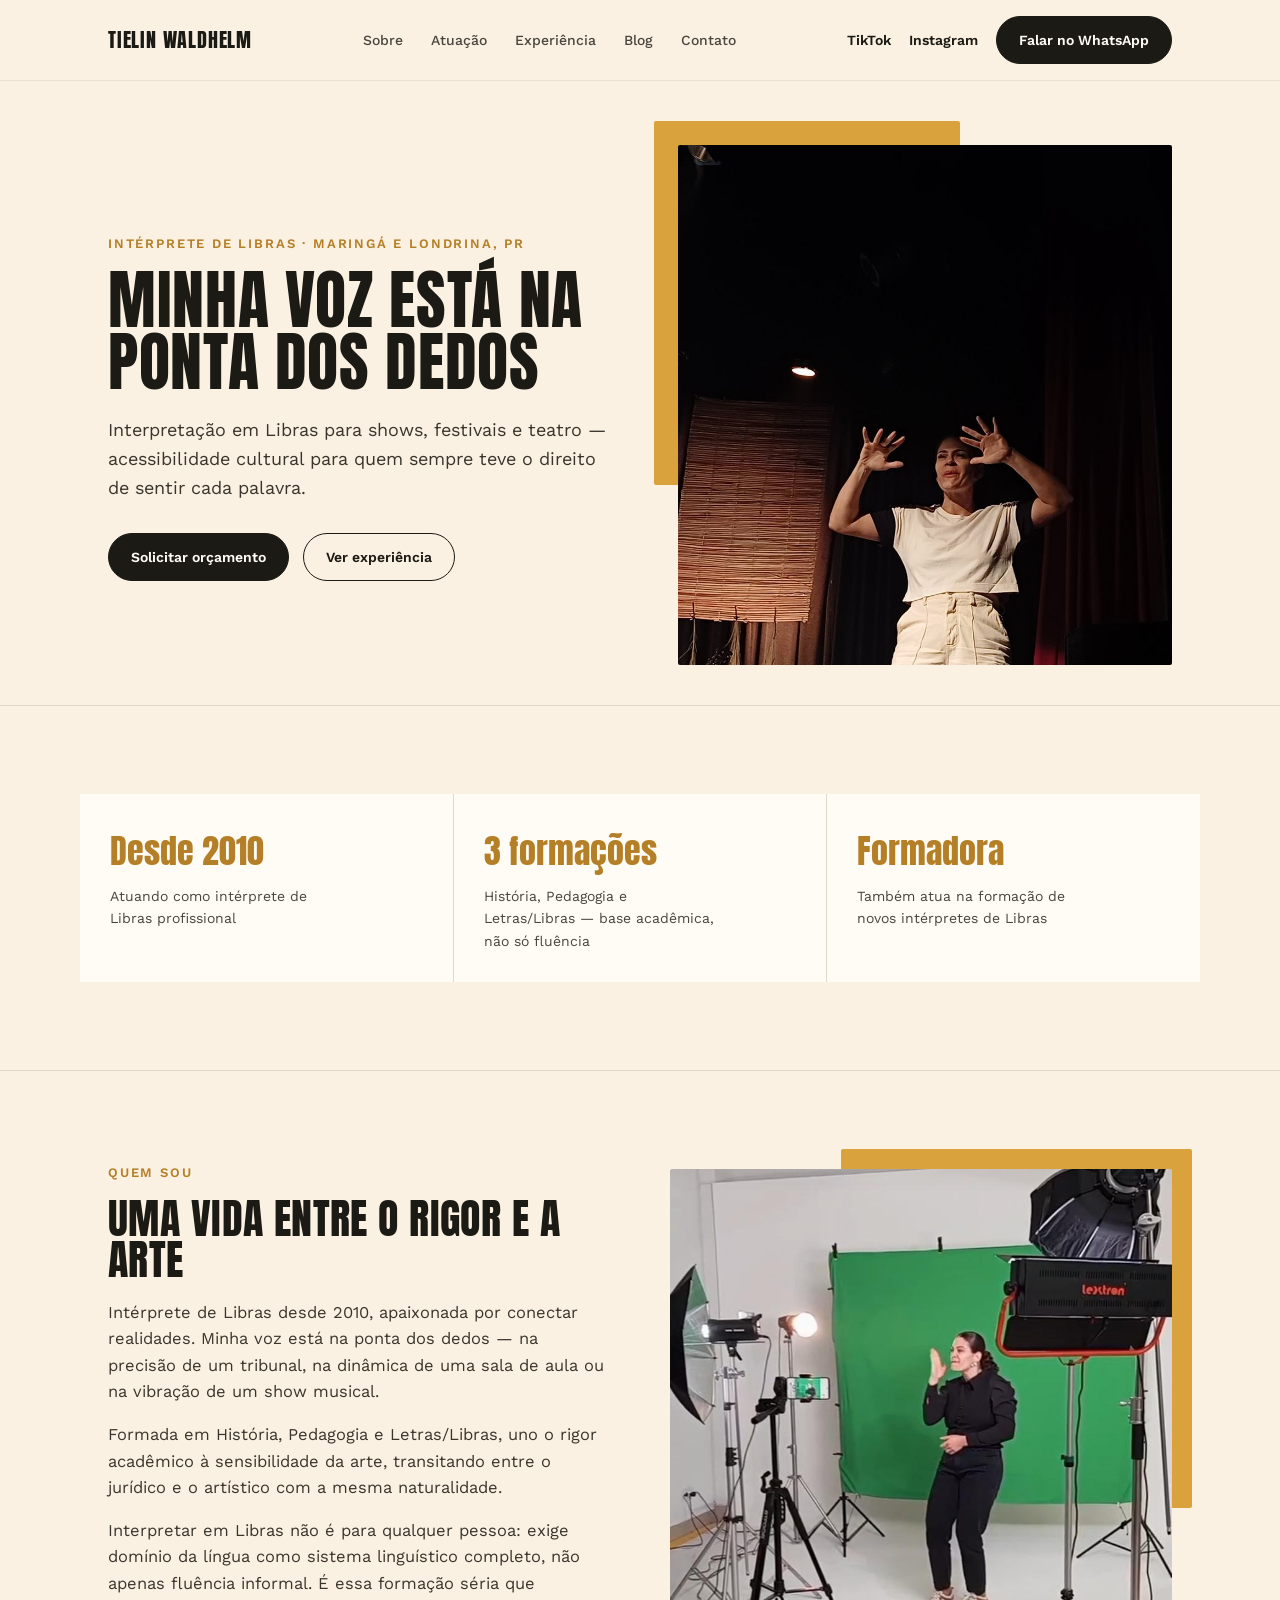
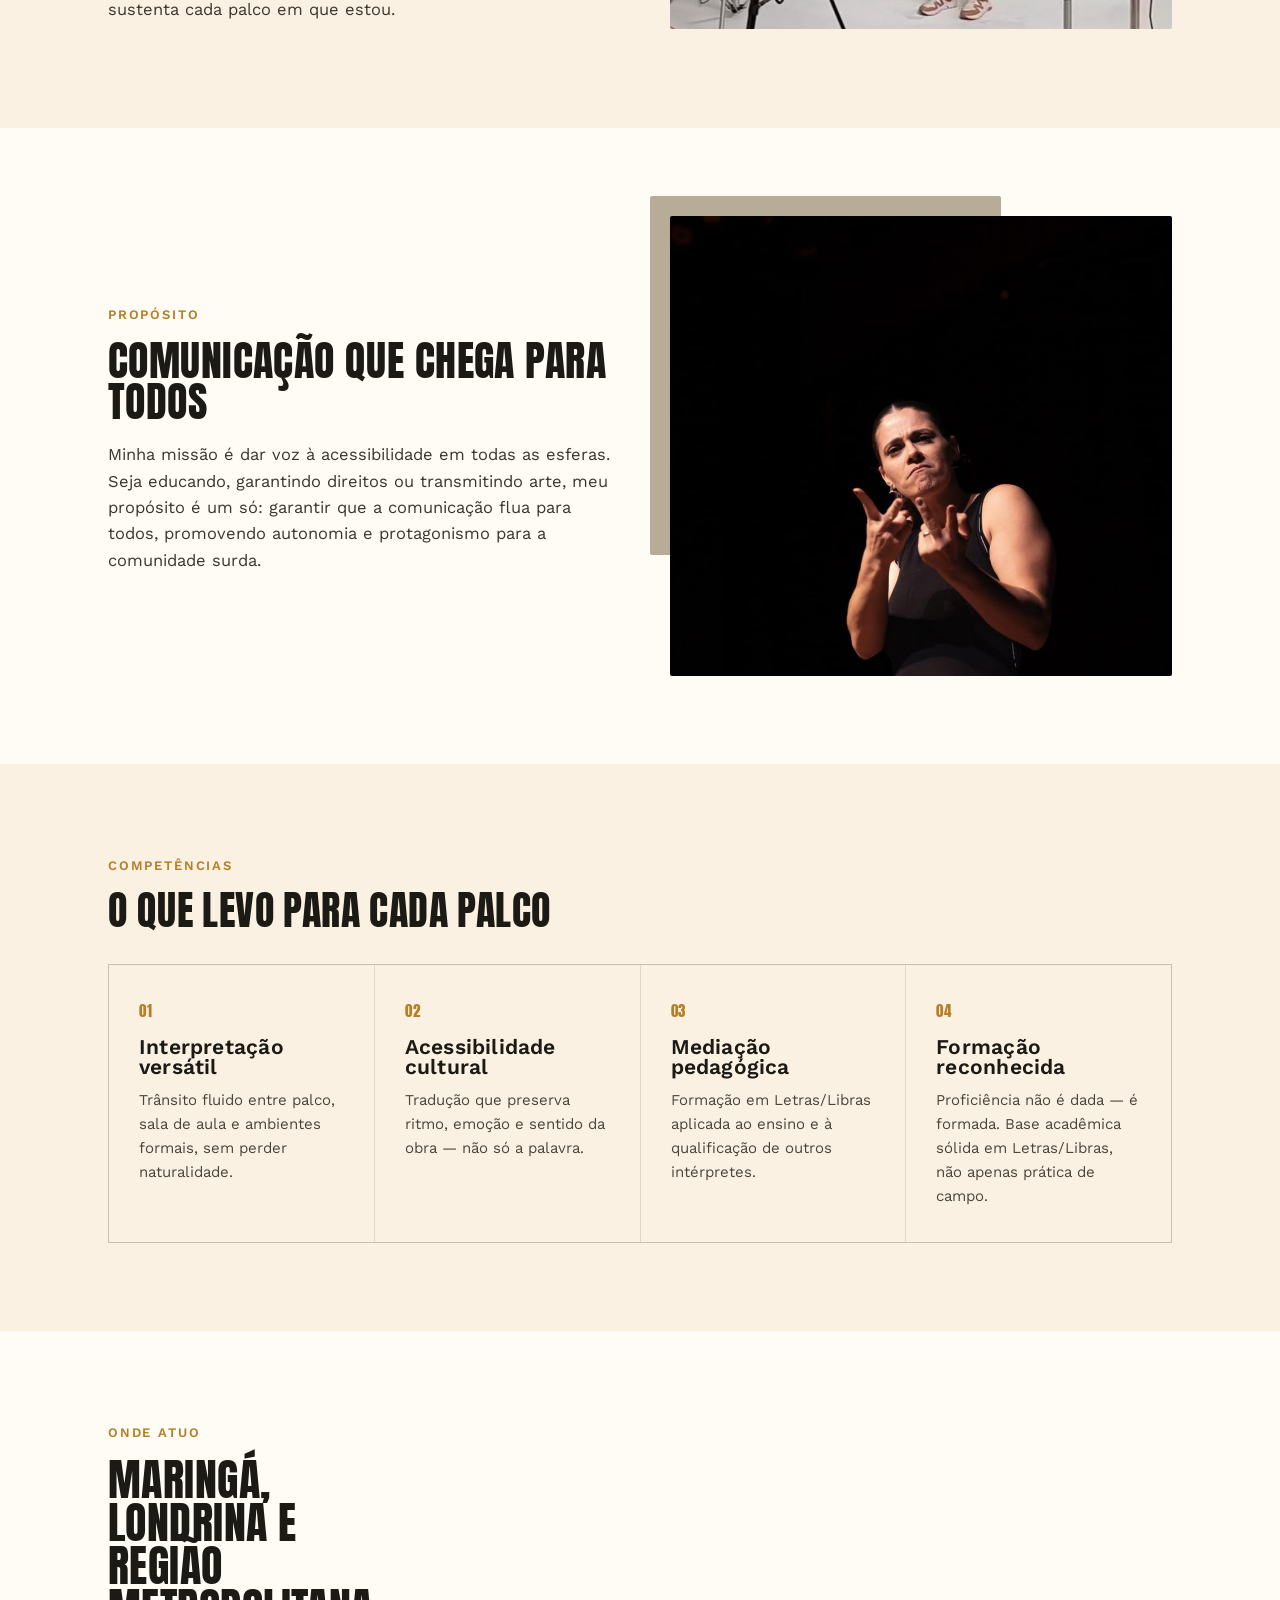
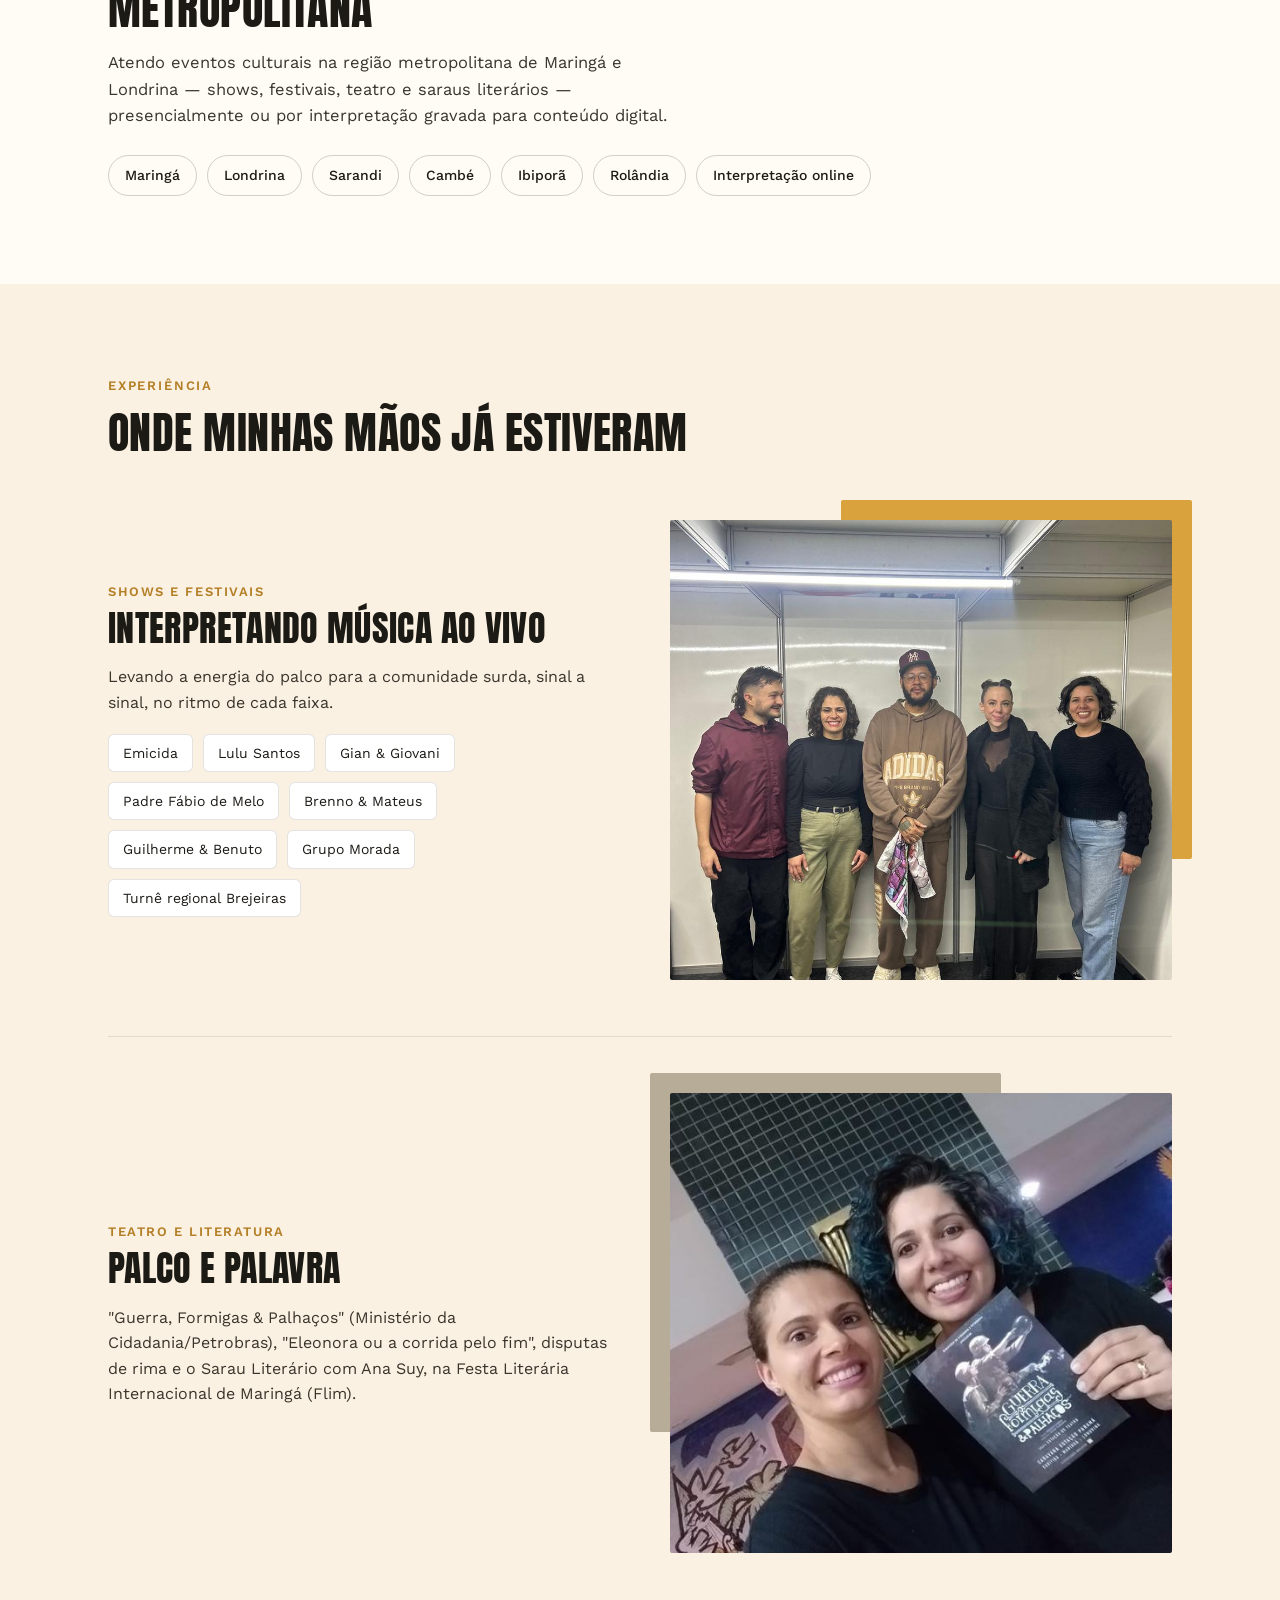
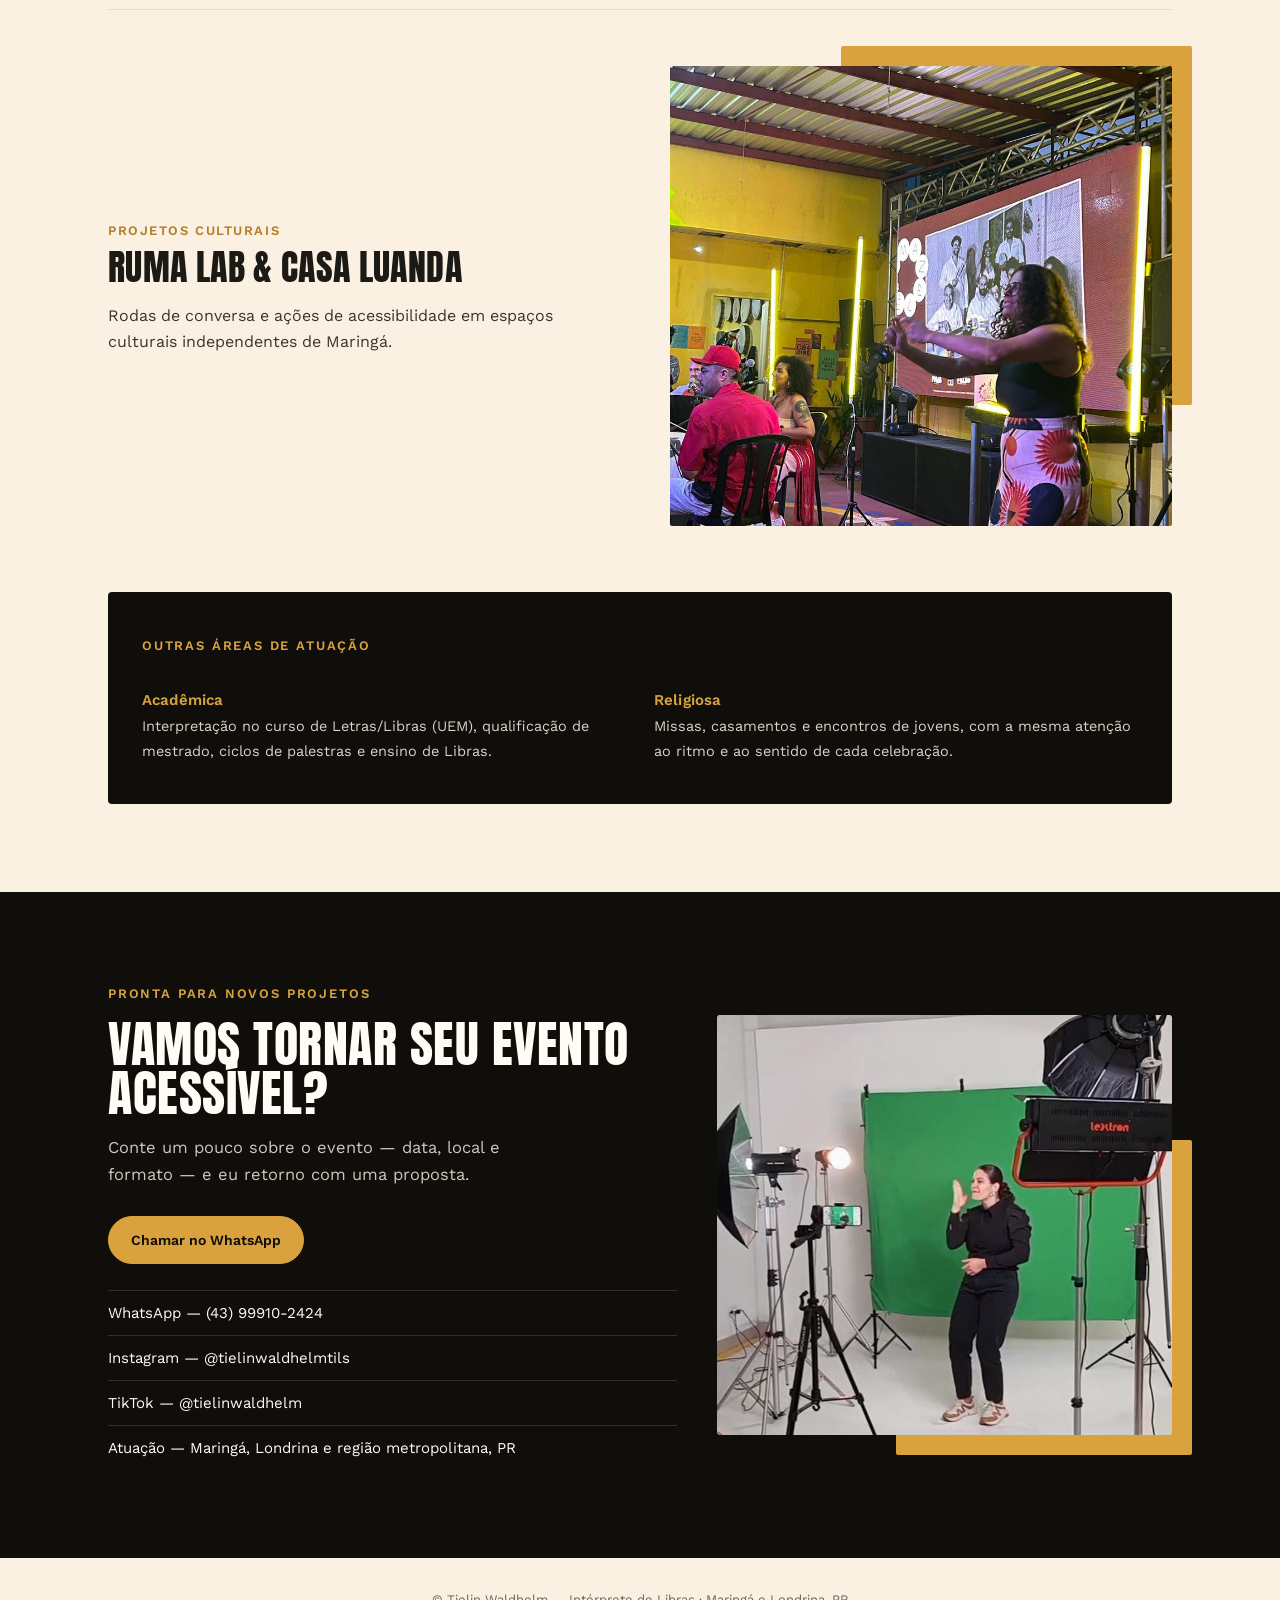
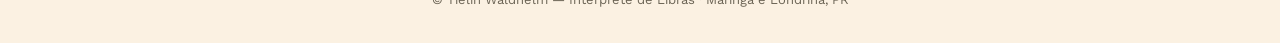
==== commit 4fb2787c: "Add files via upload" ====
--- a/index.html
+++ b/index.html
@@ -1,78 +1,455 @@
 <!DOCTYPE html>
 <html lang="pt-BR">
 <head>
+<!-- Google tag (gtag.js) -->
+<script async src="https://www.googletagmanager.com/gtag/js?id=G-5X71HFZ31S"></script>
+<script>
+  window.dataLayer = window.dataLayer || [];
+  function gtag(){dataLayer.push(arguments);}
+  gtag('js', new Date());
+  gtag('config', 'G-5X71HFZ31S');
+</script>
 <meta charset="UTF-8">
 <meta name="viewport" content="width=device-width, initial-scale=1.0">
-<title>Blog | Tradução e Interpretação de Libras — Tielin Waldhelm</title>
-<meta name="description" content="Artigos sobre tradução de vídeo em Libras: preço, funcionamento, legislação de acessibilidade e atendimento em Maringá e Londrina.">
+<link rel="icon" type="image/png" href="[data-uri]">
+<title>Intérprete de Libras em Maringá e Londrina | Tielin Waldhelm</title>
+<meta name="description" content="Tielin Waldhelm, intérprete de Libras para eventos culturais em Maringá e Londrina (PR): shows, festivais, teatro e saraus literários. Atendimento presencial ou online. Solicite orçamento.">
+<meta name="keywords" content="intérprete de libras Maringá, intérprete de libras Londrina, intérprete de libras para eventos, intérprete de libras para shows, intérprete de libras para festivais, intérprete de libras online, libras eventos culturais Maringá, libras eventos culturais Londrina, intérprete de libras para teatro, contratar intérprete de libras">
 <meta name="robots" content="index, follow">
 <meta name="author" content="Tielin Waldhelm">
-<link rel="canonical" href="https://tielinlibras.com.br/blog/">
-
-<meta property="og:type" content="website">
-<meta property="og:title" content="Blog | Tradução e Interpretação de Libras — Tielin Waldhelm">
-<meta property="og:description" content="Artigos sobre tradução de vídeo em Libras: preço, funcionamento, legislação e atendimento em Maringá e Londrina.">
+<link rel="canonical" href="https://tielinlibras.com.br/">
+
+<meta property="og:type" content="profile">
+<meta property="og:title" content="Intérprete de Libras em Maringá e Londrina | Tielin Waldhelm">
+<meta property="og:description" content="Interpretação em Libras para shows, festivais e teatro em Maringá, Londrina e região metropolitana (PR).">
 <meta property="og:locale" content="pt_BR">
-<meta property="og:url" content="https://tielinlibras.com.br/blog/">
+<meta property="og:url" content="https://tielinlibras.com.br/">
 <meta property="og:site_name" content="Tielin Waldhelm — Intérprete de Libras">
+
+<meta name="twitter:card" content="summary_large_image">
+<meta name="twitter:title" content="Intérprete de Libras em Maringá e Londrina | Tielin Waldhelm">
+<meta name="twitter:description" content="Interpretação em Libras para shows, festivais e teatro em Maringá, Londrina e região metropolitana (PR).">
 
 <link rel="preconnect" href="https://fonts.googleapis.com">
 <link rel="preconnect" href="https://fonts.gstatic.com" crossorigin>
 <link href="https://fonts.googleapis.com/css2?family=Anton&family=Work+Sans:wght@400;500;600&display=swap" rel="stylesheet">
-<link rel="stylesheet" href="assets/blog.css">
+
+<script type="application/ld+json">
+{
+  "@context": "https://schema.org",
+  "@type": "Person",
+  "name": "Tielin Waldhelm",
+  "jobTitle": "Intérprete de Libras",
+  "description": "Intérprete de Libras especializada em eventos culturais — shows, festivais, teatro e saraus literários — em Maringá, Londrina e região metropolitana (PR).",
+  "areaServed": ["Maringá", "Londrina", "Sarandi", "Cambé", "Ibiporã", "Rolândia"],
+  "knowsLanguage": ["pt-BR", "Libras"],
+  "telephone": "+5543999102424",
+  "sameAs": [
+    "https://www.instagram.com/tielinwaldhelmtils",
+    "https://www.tiktok.com/@tielinwaldhelm"
+  ]
+}
+</script>
+<style>
+  :root{
+    --cream:#FBF1E2;
+    --cream-2:#FFFCF6;
+    --mustard:#D9A23C;
+    --mustard-dark:#B47F26;
+    --taupe:#B7AC97;
+    --ink:#1C1A15;
+    --stage:#100E0B;
+    --white:#FFFFFF;
+    --maxw:1120px;
+  }
+  *{box-sizing:border-box;}
+  html{scroll-behavior:smooth;}
+  body{
+    margin:0;
+    background:var(--cream);
+    color:var(--ink);
+    font-family:'Work Sans', sans-serif;
+    font-weight:400;
+    line-height:1.6;
+    -webkit-font-smoothing:antialiased;
+  }
+  h1,h2,h3,.disp{
+    font-family:'Anton', sans-serif;
+    font-weight:400;
+    text-transform:uppercase;
+    letter-spacing:0.01em;
+    line-height:0.98;
+    margin:0;
+  }
+  a{color:inherit;}
+  img{max-width:100%;display:block;}
+  .wrap{max-width:var(--maxw);margin:0 auto;padding:0 28px;}
+  .eyebrow{
+    font-size:13px;
+    letter-spacing:0.14em;
+    text-transform:uppercase;
+    font-weight:600;
+    color:var(--mustard-dark);
+    margin-bottom:14px;
+    display:inline-block;
+  }
+
+  /* NAV */
+  header.nav{
+    position:sticky;top:0;z-index:50;
+    background:rgba(251,241,226,0.92);
+    backdrop-filter:blur(6px);
+    border-bottom:1px solid rgba(28,26,21,0.08);
+  }
+  .nav-inner{
+    max-width:var(--maxw);margin:0 auto;padding:16px 28px;
+    display:flex;align-items:center;justify-content:space-between;
+  }
+  .logo{font-family:'Anton',sans-serif;font-size:20px;letter-spacing:0.04em;}
+  .navlinks{display:flex;gap:28px;font-size:14px;font-weight:500;list-style:none;margin:0;padding:0;}
+  .navlinks a{text-decoration:none;opacity:0.8;transition:opacity .2s;}
+  .navlinks a:hover{opacity:1;}
+  .navlinks{display:none;}
+  @media(min-width:820px){.navlinks{display:flex;}}
+  .btn{
+    display:inline-flex;align-items:center;gap:8px;
+    background:var(--ink);color:var(--cream-2);
+    padding:12px 22px;border-radius:100px;
+    font-size:14px;font-weight:600;text-decoration:none;
+    border:1px solid var(--ink);
+    transition:background .2s, color .2s, transform .15s;
+  }
+  .btn:hover{background:var(--mustard-dark);border-color:var(--mustard-dark);transform:translateY(-1px);}
+  .btn-outline{
+    background:transparent;color:var(--ink);border:1px solid var(--ink);
+  }
+  .btn-outline:hover{background:var(--ink);color:var(--cream-2);}
+
+  /* HERO */
+  .hero{padding:64px 0 40px;}
+  .hero-grid{display:grid;grid-template-columns:1fr;gap:40px;align-items:center;}
+  @media(min-width:900px){.hero-grid{grid-template-columns:1.05fr 0.95fr;gap:24px;}}
+  .hero h1{font-size:clamp(40px,6.4vw,64px);}
+  .hero-sub{font-size:18px;max-width:46ch;margin:22px 0 30px;color:#3a352c;}
+  .hero-ctas{display:flex;flex-wrap:wrap;gap:14px;}
+  .hero-media{position:relative;}
+  .hero-block{
+    position:absolute;background:var(--mustard);
+    width:62%;height:70%;top:-24px;left:-24px;z-index:0;border-radius:2px;
+  }
+  .hero-photo{position:relative;z-index:1;border-radius:2px;overflow:hidden;}
+  .hero-photo img{width:100%;height:520px;object-fit:cover;object-position:center 18%;}
+  @media(max-width:899px){.hero-photo img{height:420px;}.hero-block{width:70%;height:80%;}}
+
+  /* SECTION generic */
+  section{padding:88px 0;}
+  .split{display:grid;grid-template-columns:1fr;gap:44px;align-items:center;}
+  @media(min-width:900px){.split{grid-template-columns:1fr 1fr;gap:60px;}}
+  .split.rev .col-photo{order:2;}
+  @media(max-width:899px){.split.rev .col-photo{order:0;}}
+  .col-text h2{font-size:clamp(30px,4.2vw,42px);margin-bottom:20px;}
+  .col-text p{font-size:16.5px;color:#3a352c;max-width:52ch;}
+  .photo-wrap{position:relative;}
+  .photo-block{position:absolute;background:var(--taupe);border-radius:2px;z-index:0;}
+  .photo-wrap.mustard .photo-block{background:var(--mustard);}
+  .photo-wrap .photo-block{width:70%;height:78%;top:-20px;right:-20px;}
+  .split.rev .photo-wrap .photo-block{right:auto;left:-20px;}
+  .photo-frame{position:relative;z-index:1;border-radius:2px;overflow:hidden;}
+  .photo-frame img{width:100%;height:460px;object-fit:cover;}
+  @media(max-width:600px){.photo-frame img{height:320px;}}
+
+  .bg-cream2{background:var(--cream-2);}
+
+  /* COMPETENCIAS */
+  .comp-grid{display:grid;grid-template-columns:1fr;gap:1px;background:rgba(28,26,21,0.12);border:1px solid rgba(28,26,21,0.12);}
+  @media(min-width:800px){.comp-grid{grid-template-columns:repeat(4,1fr);}}
+  .stat-strip{border-top:1px solid rgba(28,26,21,0.12);border-bottom:1px solid rgba(28,26,21,0.12);}
+  .stat-grid{display:grid;grid-template-columns:1fr;gap:1px;background:rgba(28,26,21,0.12);}
+  @media(min-width:700px){.stat-grid{grid-template-columns:repeat(3,1fr);}}
+  .stat-card{background:var(--cream-2);padding:30px 30px;}
+  .stat-num{font-family:'Anton',sans-serif;font-size:34px;color:var(--mustard-dark);}
+  .stat-label{font-size:14px;color:#4a453b;margin-top:6px;max-width:26ch;}
+  .comp-card{background:var(--cream);padding:34px 30px;}
+  .comp-num{font-family:'Anton',sans-serif;font-size:15px;color:var(--mustard-dark);margin-bottom:14px;letter-spacing:0.05em;}
+  .comp-card h3{font-size:21px;text-transform:none;font-family:'Work Sans',sans-serif;font-weight:600;margin-bottom:10px;}
+  .comp-card p{font-size:15px;color:#4a453b;margin:0;}
+
+  /* ATUACAO */
+  .tagrow{display:flex;flex-wrap:wrap;gap:10px;margin-top:26px;}
+  .tag{
+    border:1px solid rgba(28,26,21,0.2);
+    padding:8px 16px;border-radius:100px;font-size:14px;font-weight:500;
+  }
+
+  /* EXPERIENCIA */
+  .exp-block{padding:56px 0;border-top:1px solid rgba(28,26,21,0.1);}
+  .exp-block:first-of-type{border-top:none;}
+  .exp-label{font-size:13px;letter-spacing:0.12em;text-transform:uppercase;font-weight:600;color:var(--mustard-dark);}
+  .exp-title{font-size:clamp(26px,3.4vw,36px);margin:8px 0 18px;}
+  .artist-list{display:flex;flex-wrap:wrap;gap:10px;margin-top:18px;}
+  .artist-list span{
+    background:var(--white);border:1px solid rgba(28,26,21,0.12);
+    padding:7px 14px;border-radius:6px;font-size:14px;
+  }
+  .exp-text{font-size:16px;color:#3a352c;max-width:62ch;}
+
+  .other-areas{
+    margin-top:10px;padding:40px 34px;background:var(--stage);color:var(--cream-2);
+    border-radius:4px;
+  }
+  .other-areas h3{font-family:'Work Sans',sans-serif;text-transform:none;font-weight:600;font-size:15px;color:var(--mustard);margin-bottom:8px;}
+  .other-grid{display:grid;grid-template-columns:1fr;gap:28px;margin-top:22px;}
+  @media(min-width:700px){.other-grid{grid-template-columns:1fr 1fr;}}
+  .other-grid p{font-size:14.5px;color:#d8d3c6;margin:0;line-height:1.7;}
+
+  /* CONTATO */
+  .cta-final{background:var(--stage);color:var(--cream-2);}
+  .cta-grid{display:grid;grid-template-columns:1fr;gap:40px;align-items:center;}
+  @media(min-width:900px){.cta-grid{grid-template-columns:1fr 0.8fr;}}
+  .cta-final h2{font-size:clamp(30px,5vw,50px);color:var(--cream-2);}
+  .cta-final .eyebrow{color:var(--mustard);}
+  .cta-final p{color:#cfc9bb;font-size:16.5px;max-width:44ch;margin:18px 0 28px;}
+  .contact-list{list-style:none;margin:26px 0 0;padding:0;font-size:15px;}
+  .contact-list li{padding:10px 0;border-top:1px solid rgba(255,255,255,0.14);}
+  .contact-list a{text-decoration:none;}
+  .cta-photo{position:relative;}
+  .cta-photo .photo-block{position:absolute;background:var(--mustard);width:65%;height:75%;bottom:-20px;right:-20px;z-index:0;border-radius:2px;}
+  .cta-photo .photo-frame{position:relative;z-index:1;}
+  .cta-photo img{width:100%;height:420px;object-fit:cover;border-radius:2px;}
+
+  footer{padding:32px 0;font-size:13px;color:#6b6455;text-align:center;}
+
+  .reveal{opacity:0;transform:translateY(18px);transition:opacity .7s ease, transform .7s ease;}
+  .reveal.show{opacity:1;transform:translateY(0);}
+  @media (prefers-reduced-motion: reduce){
+    .reveal{opacity:1;transform:none;transition:none;}
+    html{scroll-behavior:auto;}
+  }
+</style>
 </head>
 <body>
 
 <header class="nav">
   <div class="nav-inner">
-    <a class="logo" href="../index.html">TIELIN WALDHELM</a>
+    <div class="logo">TIELIN WALDHELM</div>
     <ul class="navlinks">
-      <li><a href="../index.html#sobre">Sobre</a></li>
-      <li><a href="../index.html#experiencia">Experiência</a></li>
-      <li><a href="index.html">Blog</a></li>
-      <li><a href="../index.html#contato">Contato</a></li>
+      <li><a href="#sobre">Sobre</a></li>
+      <li><a href="#atuacao">Atuação</a></li>
+      <li><a href="#experiencia">Experiência</a></li>
+      <li><a href="blog/">Blog</a></li>
+      <li><a href="#contato">Contato</a></li>
     </ul>
-    <a class="btn" href="https://wa.me/5543999102424" target="_blank" rel="noopener">Solicitar orçamento</a>
+    <div style="display:flex;align-items:center;gap:18px;">
+      <a href="https://www.tiktok.com/@tielinwaldhelm" target="_blank" rel="noopener" style="font-size:14px;font-weight:600;text-decoration:none;display:none;" class="social-link">TikTok</a>
+      <a href="https://www.instagram.com/tielinwaldhelmtils" target="_blank" rel="noopener" style="font-size:14px;font-weight:600;text-decoration:none;display:none;" class="social-link">Instagram</a>
+      <a class="btn" href="https://wa.me/5543999102424" target="_blank" rel="noopener">Falar no WhatsApp</a>
+    </div>
   </div>
 </header>
+<style>@media(min-width:640px){.social-link{display:inline-block !important;}}</style>
 
 <main>
-  <section class="blog-hero">
+  <section class="hero">
+    <div class="wrap hero-grid">
+      <div>
+        <span class="eyebrow">Intérprete de Libras · Maringá e Londrina, PR</span>
+        <h1>Minha voz está&nbsp;na ponta&nbsp;dos&nbsp;dedos</h1>
+        <p class="hero-sub">Interpretação em Libras para shows, festivais e teatro — acessibilidade cultural para quem sempre teve o direito de sentir cada palavra.</p>
+        <div class="hero-ctas">
+          <a class="btn" href="https://wa.me/5543999102424" target="_blank" rel="noopener">Solicitar orçamento</a>
+          <a class="btn btn-outline" href="#experiencia">Ver experiência</a>
+        </div>
+      </div>
+      <div class="hero-media">
+        <div class="hero-block"></div>
+        <div class="hero-photo"><img src="[data-uri]" alt="Tielin Waldhelm interpretando em Libras durante um show"></div>
+      </div>
+    </div>
+  </section>
+
+  <section class="stat-strip">
+    <div class="wrap reveal" style="padding:0;">
+      <div class="stat-grid">
+        <div class="stat-card">
+          <div class="stat-num">Desde 2010</div>
+          <div class="stat-label">Atuando como intérprete de Libras profissional</div>
+        </div>
+        <div class="stat-card">
+          <div class="stat-num">3 formações</div>
+          <div class="stat-label">História, Pedagogia e Letras/Libras — base acadêmica, não só fluência</div>
+        </div>
+        <div class="stat-card">
+          <div class="stat-num">Formadora</div>
+          <div class="stat-label">Também atua na formação de novos intérpretes de Libras</div>
+        </div>
+      </div>
+    </div>
+  </section>
+
+  <section id="sobre">
+    <div class="wrap split reveal">
+      <div class="col-text">
+        <span class="eyebrow">Quem sou</span>
+        <h2>Uma vida entre o rigor e a arte</h2>
+        <p>Intérprete de Libras desde 2010, apaixonada por conectar realidades. Minha voz está na ponta dos dedos — na precisão de um tribunal, na dinâmica de uma sala de aula ou na vibração de um show musical.</p>
+        <p>Formada em História, Pedagogia e Letras/Libras, uno o rigor acadêmico à sensibilidade da arte, transitando entre o jurídico e o artístico com a mesma naturalidade.</p>
+        <p>Interpretar em Libras não é para qualquer pessoa: exige domínio da língua como sistema linguístico completo, não apenas fluência informal. É essa formação séria que sustenta cada palco em que estou.</p>
+      </div>
+      <div class="col-photo photo-wrap mustard">
+        <div class="photo-block"></div>
+        <div class="photo-frame"><img src="[data-uri]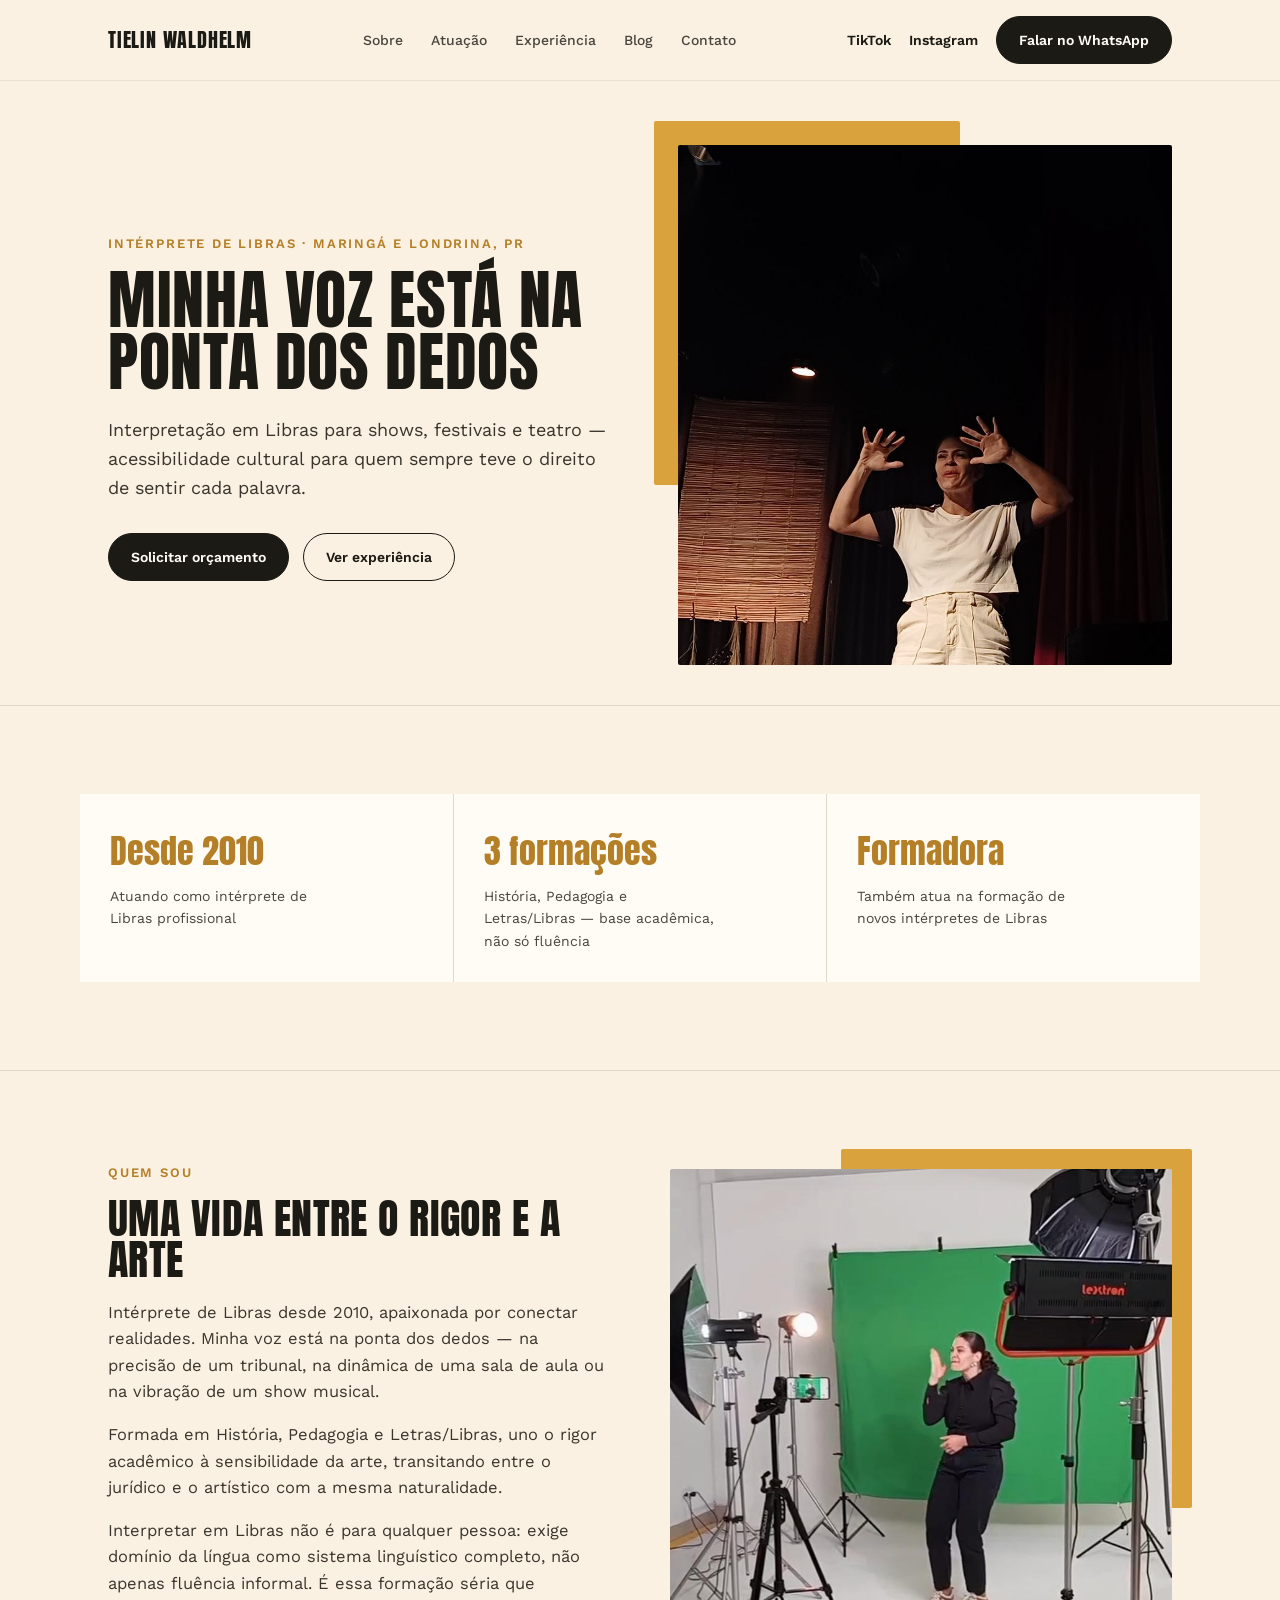
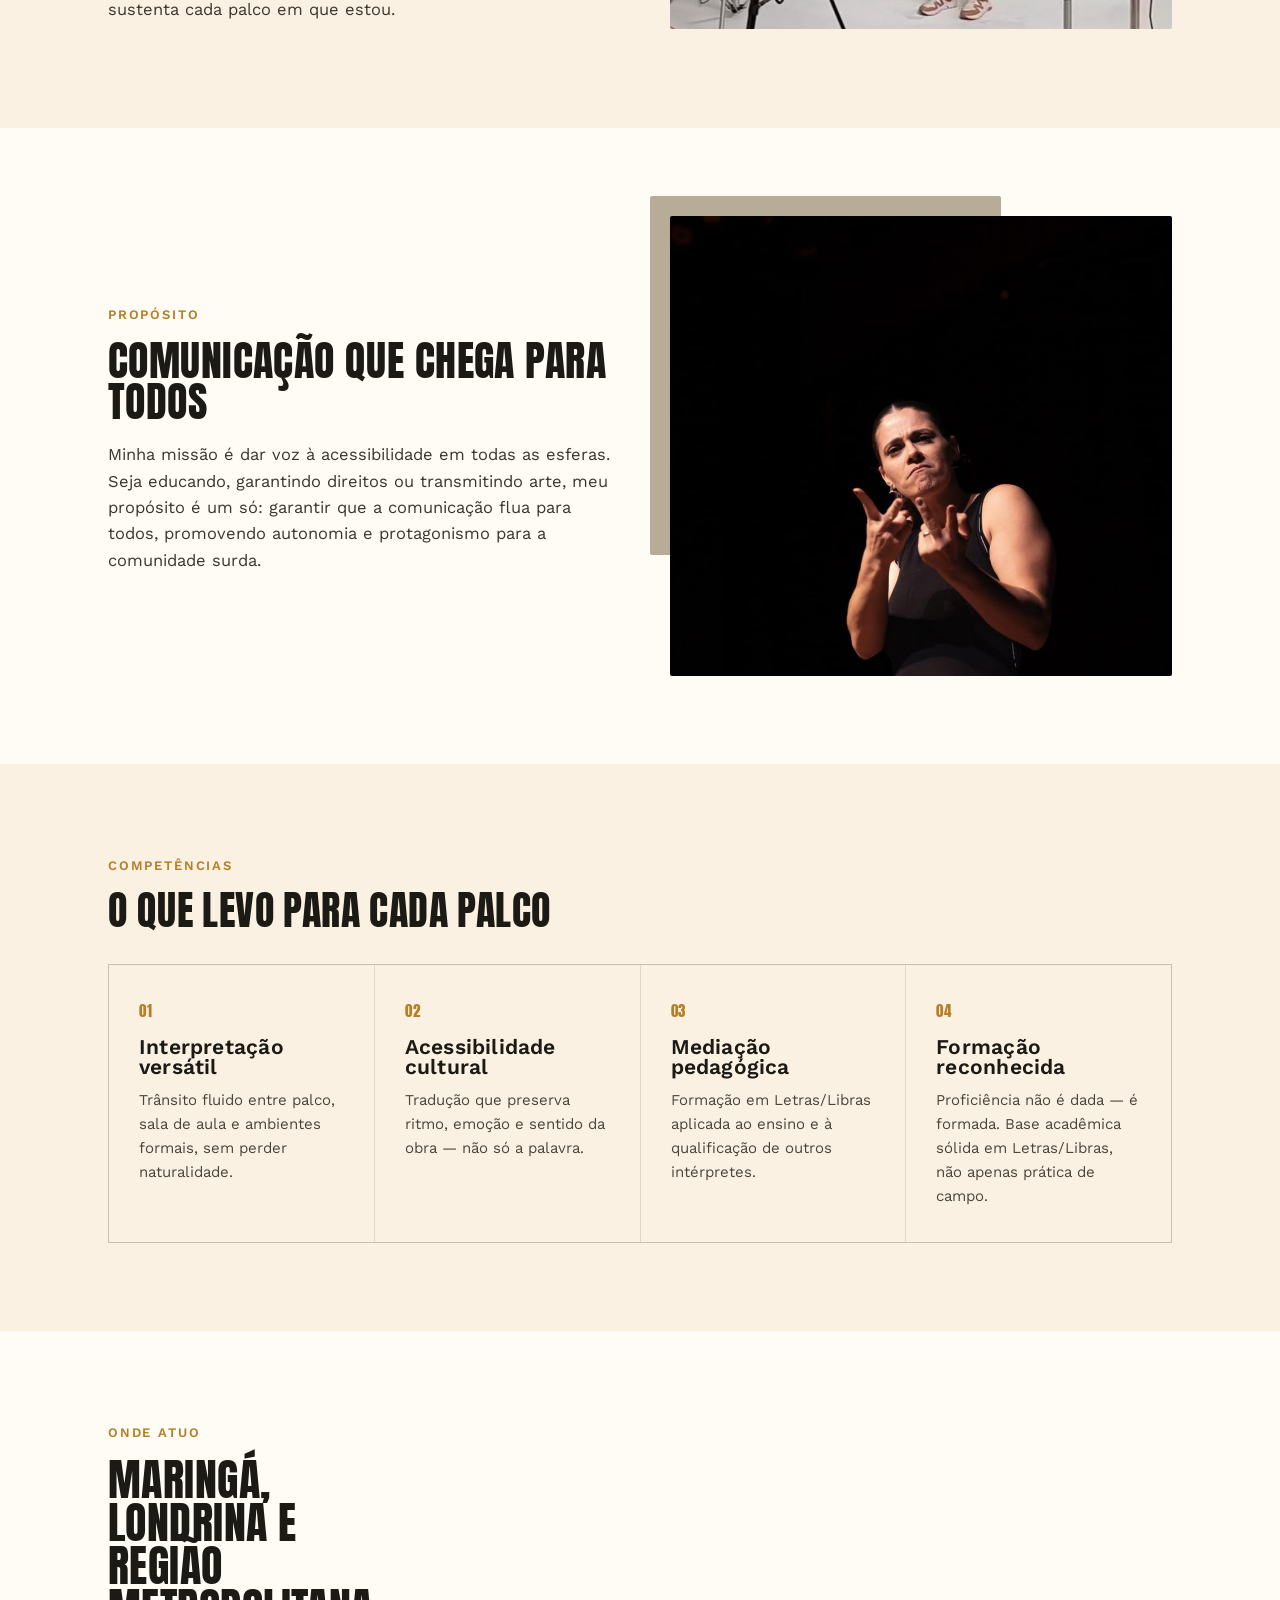
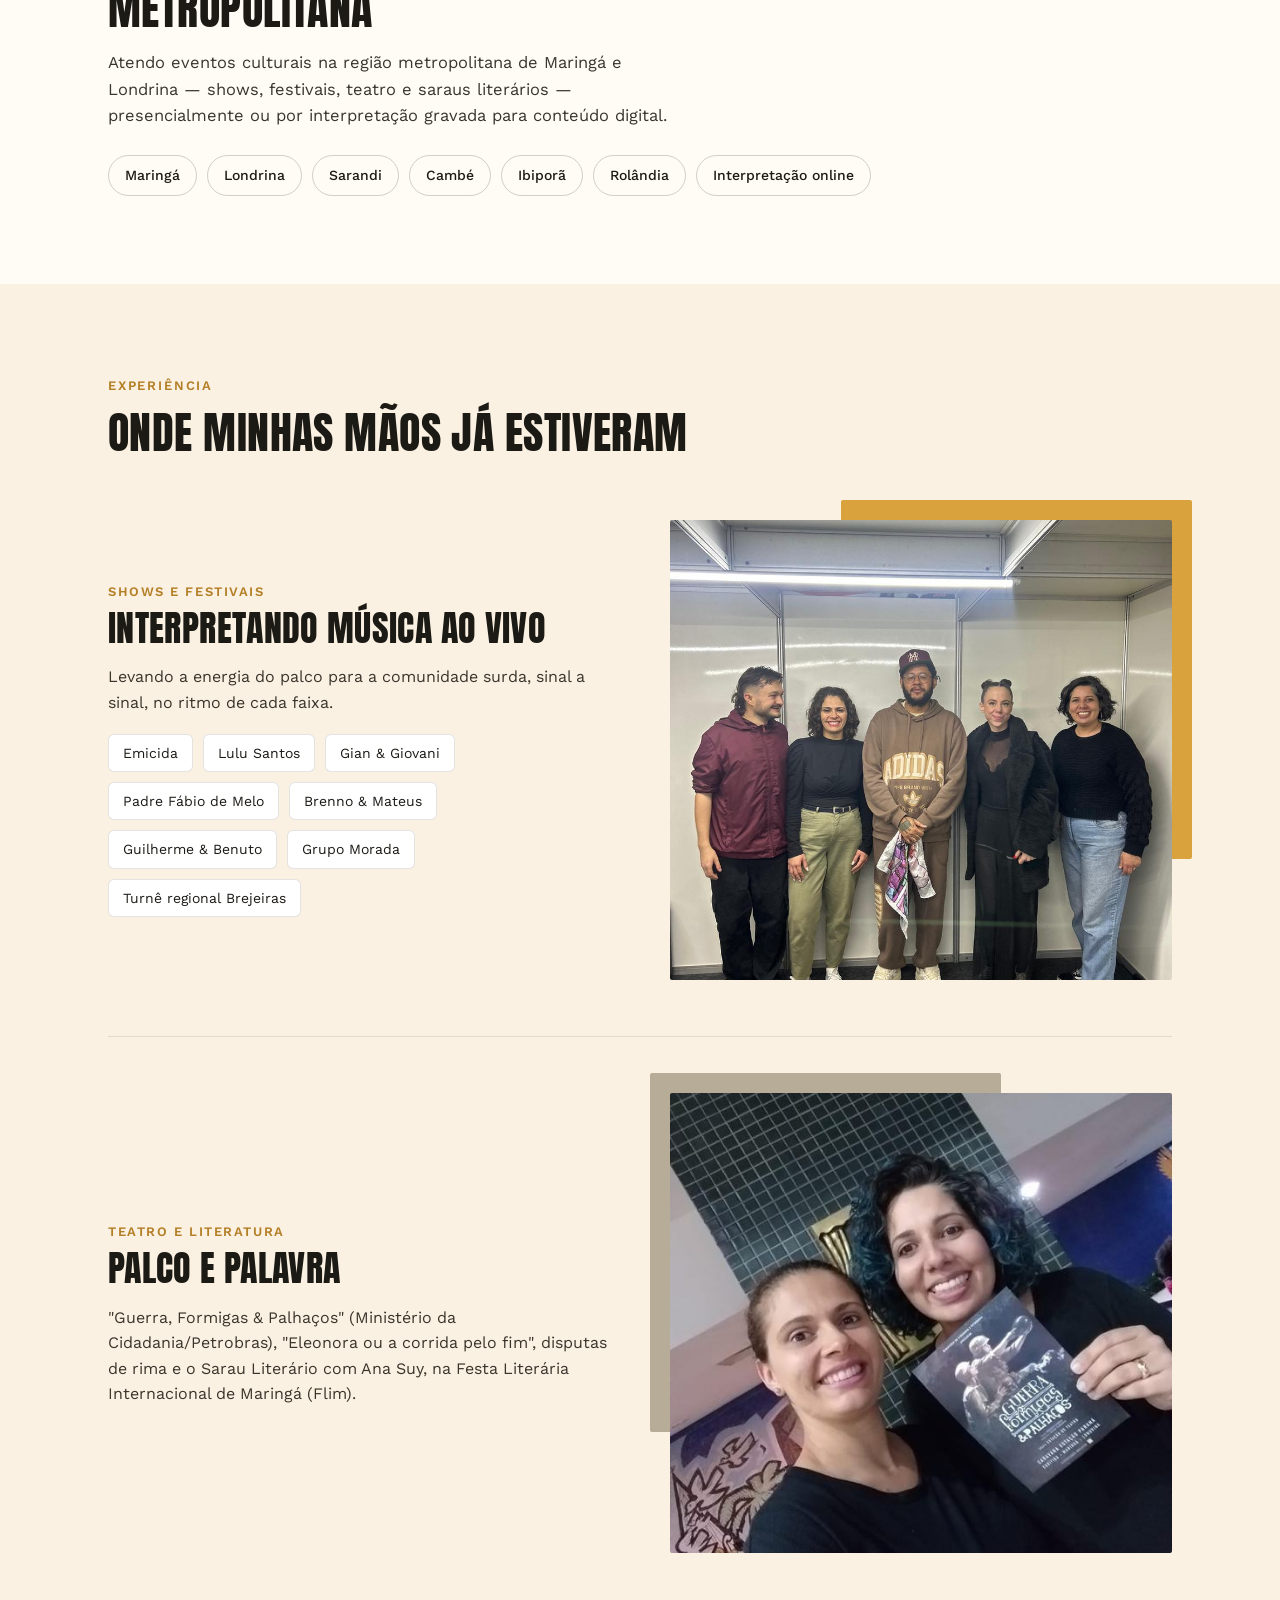
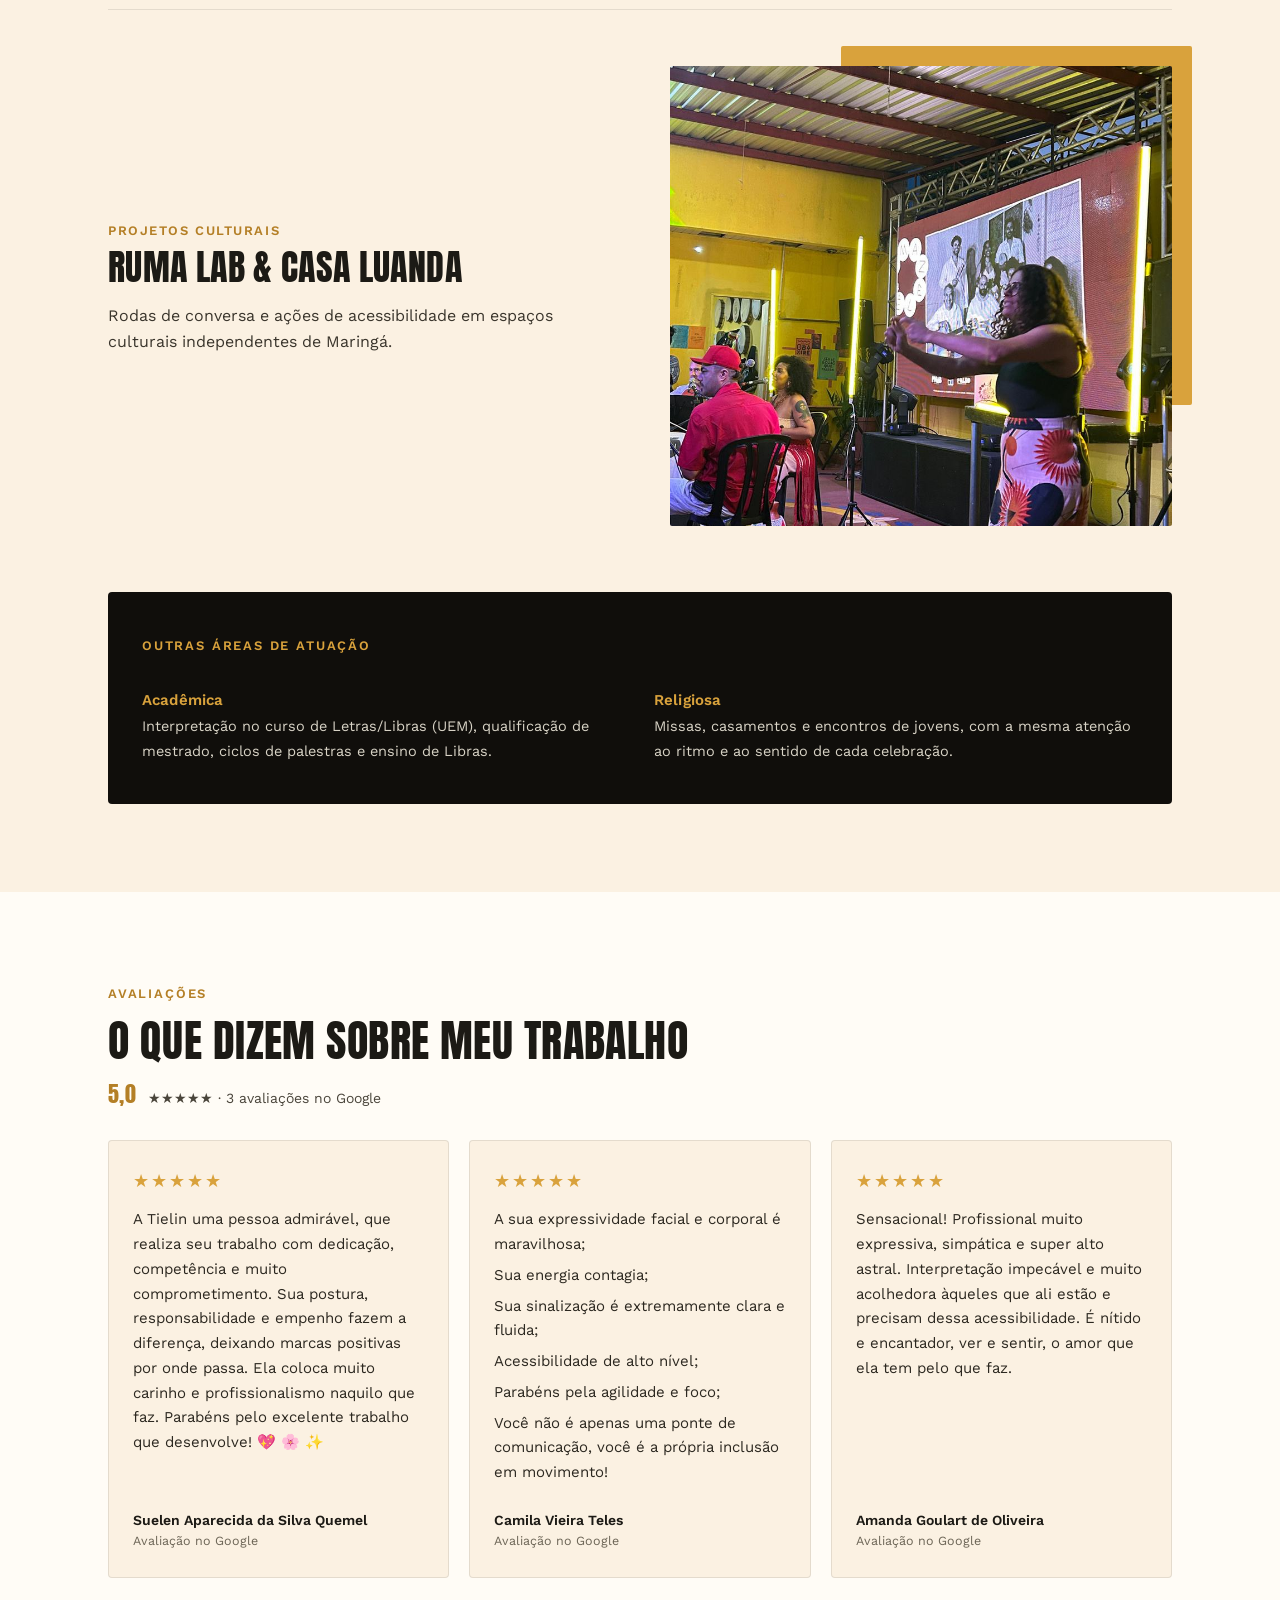
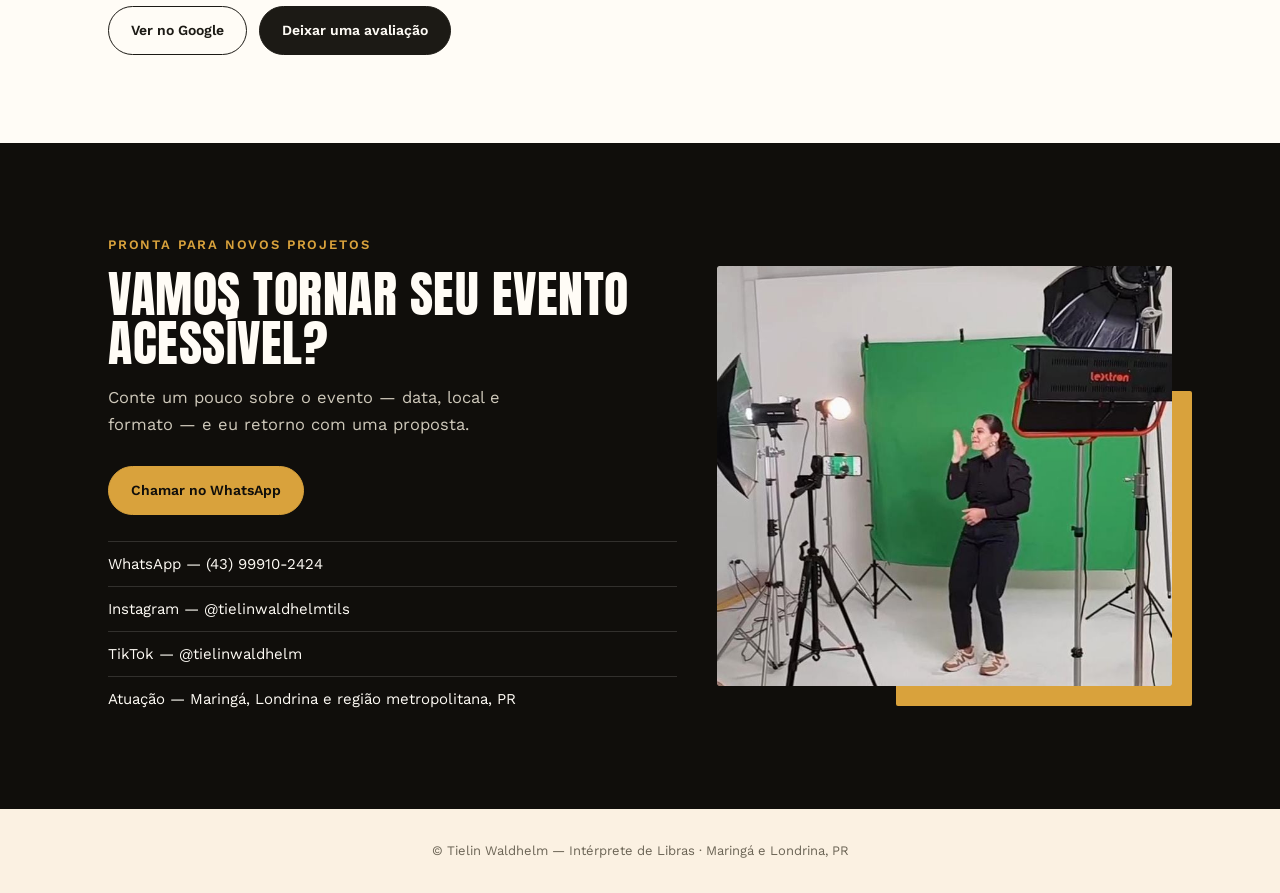
